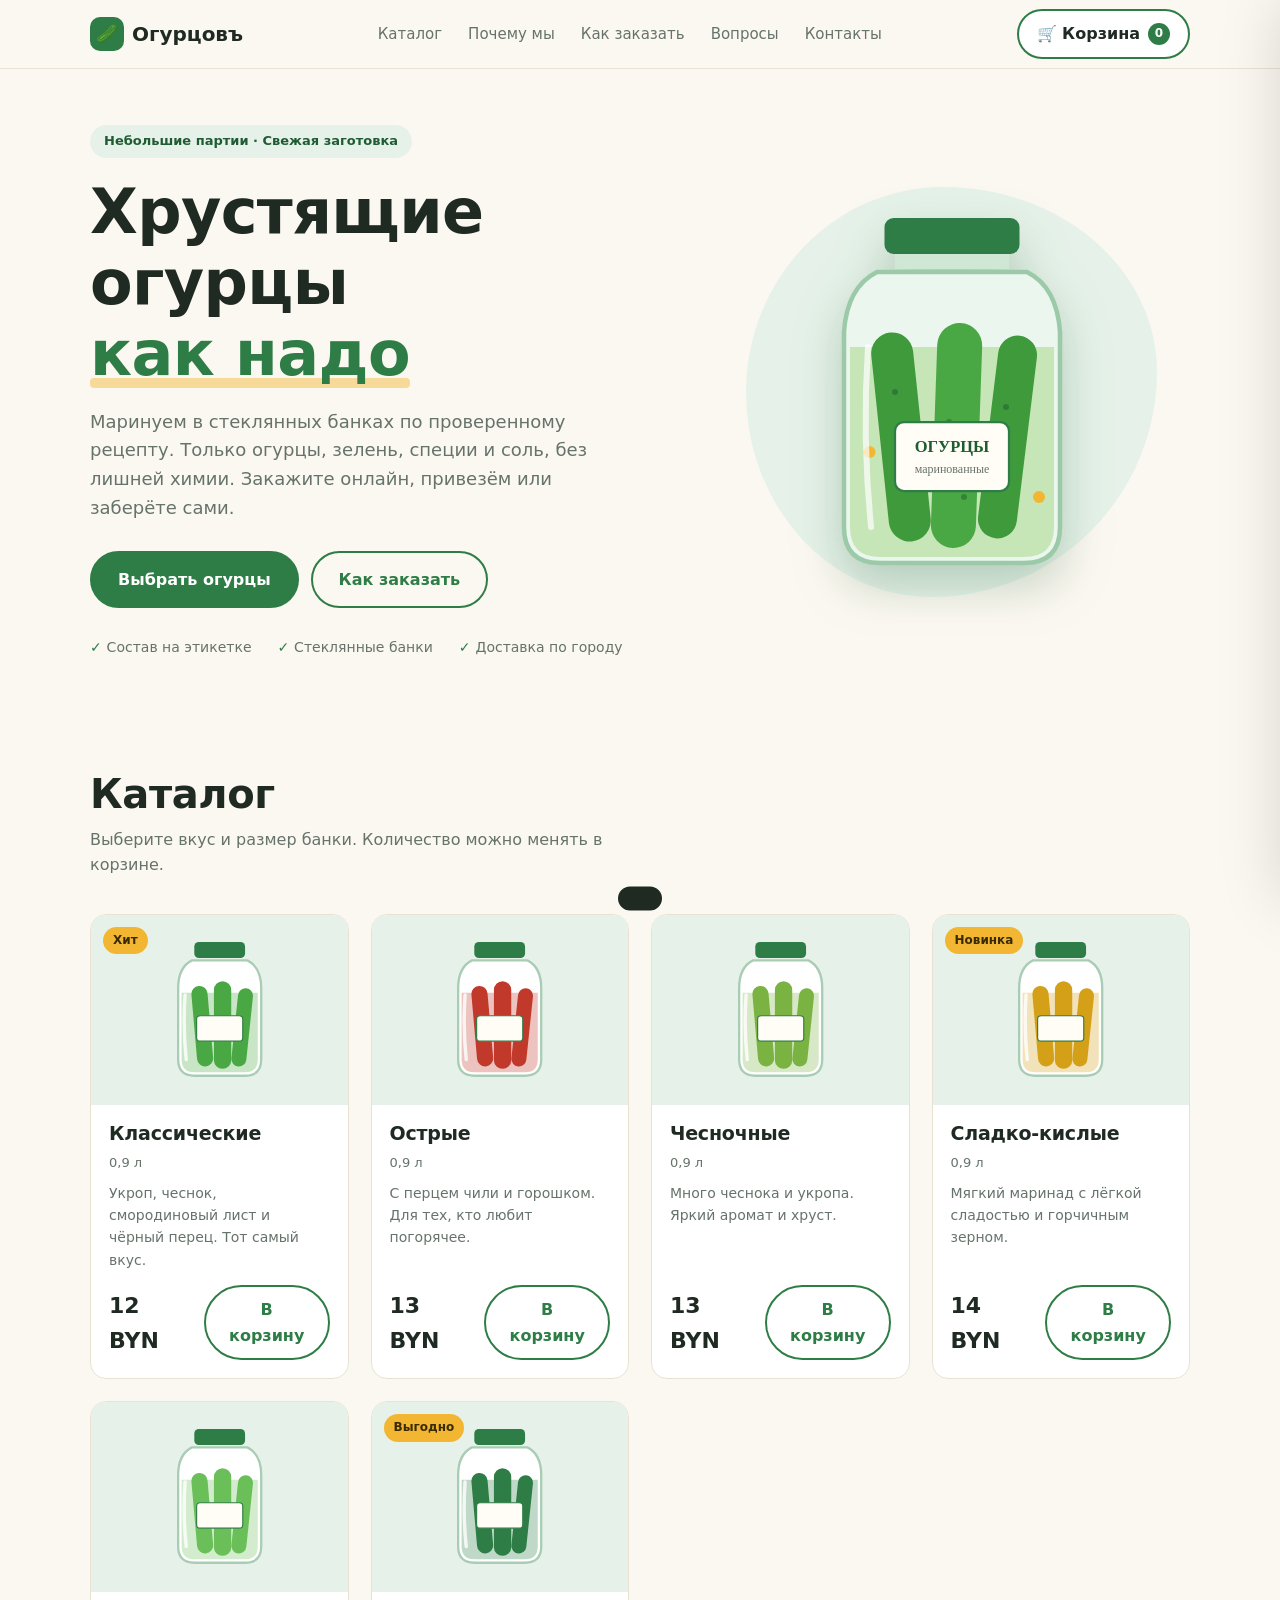
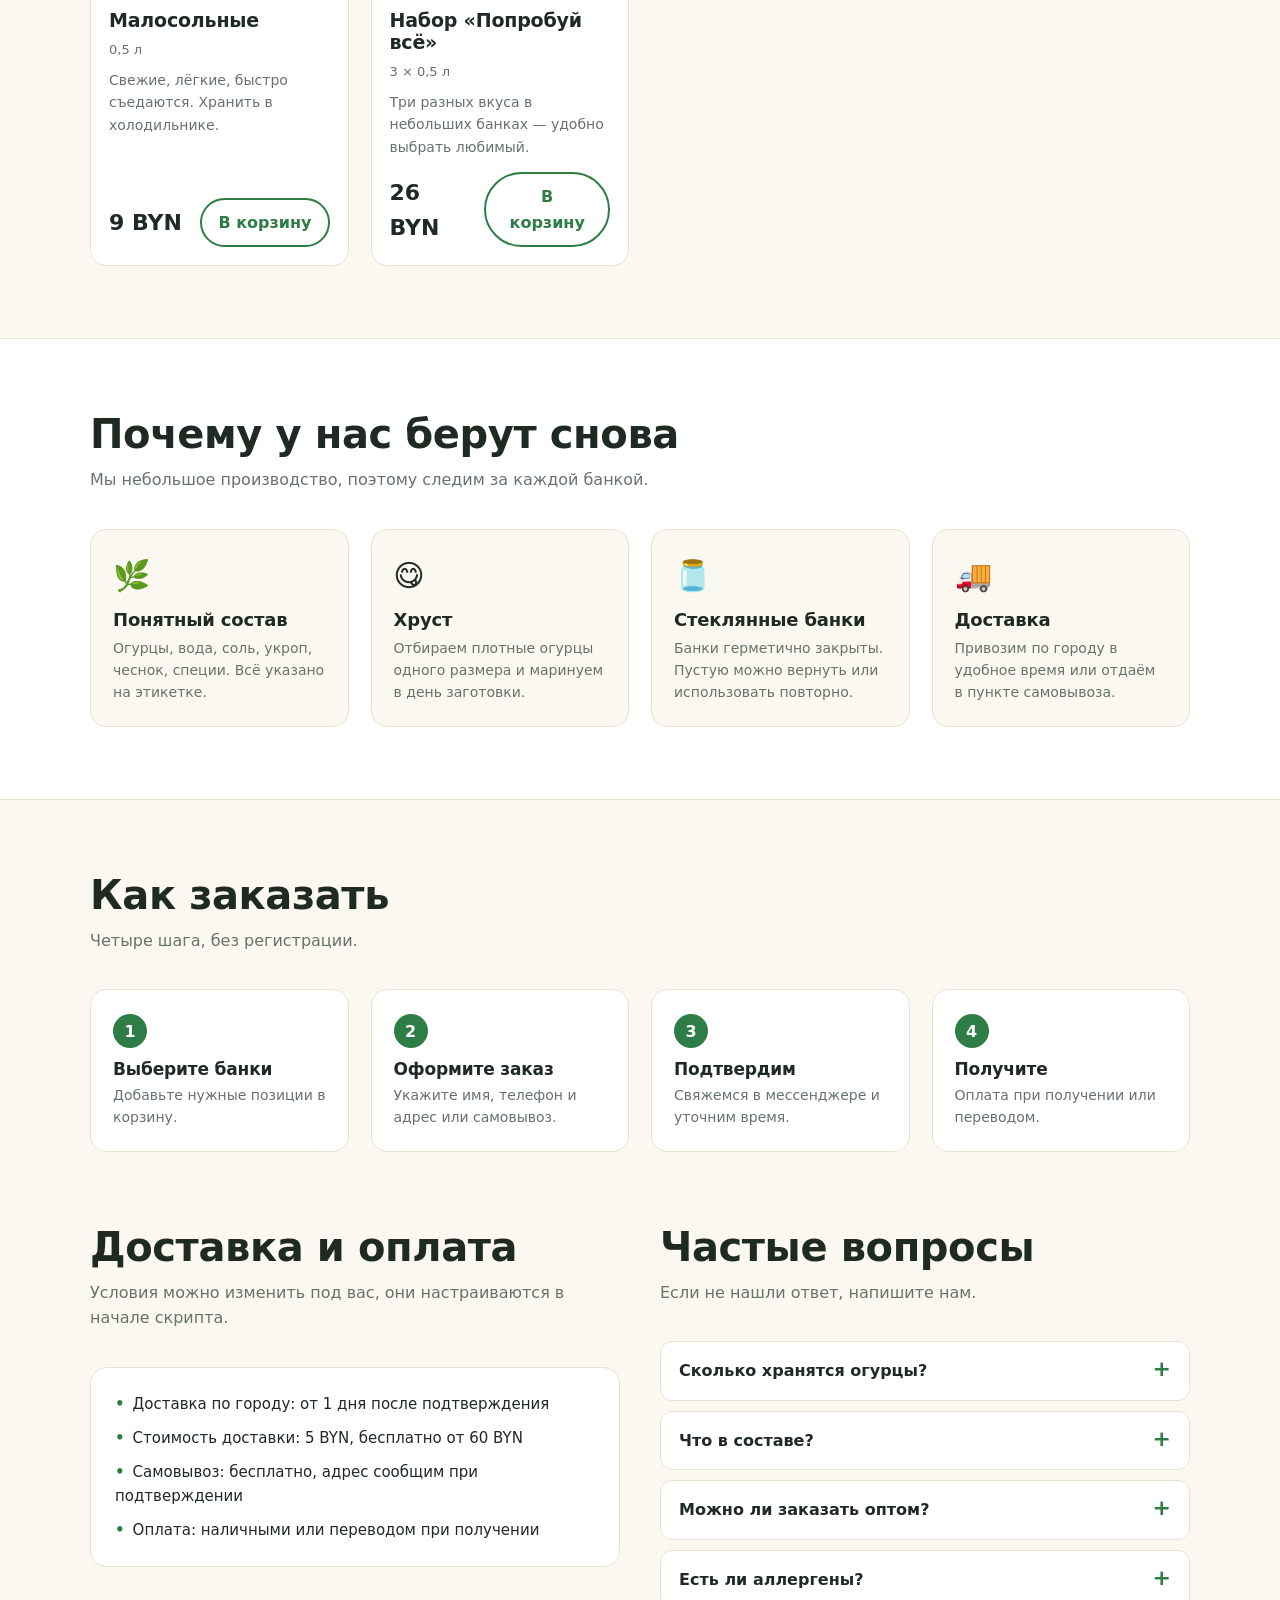
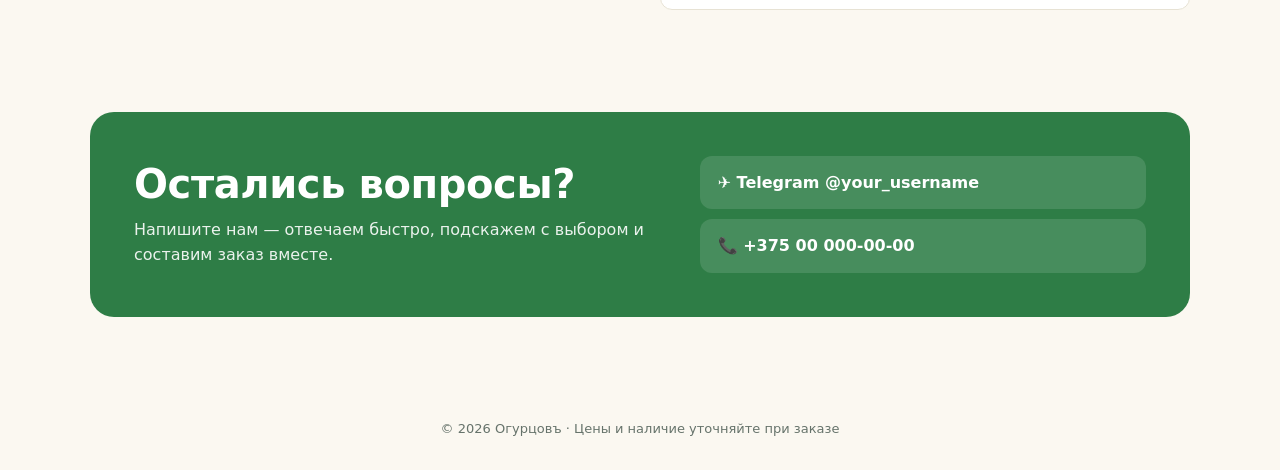
==== index.html @ aa7f8080 "Rename ogurci.html to index.html" ====
<!DOCTYPE html>
<html lang="ru">
<head>
<meta charset="UTF-8">
<meta name="viewport" content="width=device-width, initial-scale=1">
<title>Домашние маринованные огурцы — заказать с доставкой</title>
<meta name="description" content="Хрустящие маринованные огурцы в стеклянных банках. Небольшие партии, понятный состав, доставка по городу.">
<style>
:root{
  --bg:#fbf8f1;
  --card:#ffffff;
  --ink:#1f2a23;
  --muted:#66736b;
  --green:#2e7d46;
  --green-d:#1f5c31;
  --green-l:#e6f2e9;
  --dill:#f2b632;
  --line:#e7e2d4;
  --radius:16px;
  --shadow:0 8px 30px rgba(31,42,35,.08);
}
*{box-sizing:border-box;margin:0;padding:0}
html{scroll-behavior:smooth}
body{font-family:'Segoe UI',system-ui,-apple-system,Roboto,Arial,sans-serif;background:var(--bg);color:var(--ink);line-height:1.6;-webkit-font-smoothing:antialiased}
img,svg{max-width:100%;display:block}
a{color:inherit;text-decoration:none}
button,input,select,textarea{font:inherit;color:inherit}
.wrap{max-width:1140px;margin:0 auto;padding:0 20px}
h1,h2,h3{line-height:1.15;letter-spacing:-.01em}
h2{font-size:clamp(26px,4vw,40px);margin-bottom:10px}
.sub{color:var(--muted);max-width:560px;margin-bottom:36px}
section{padding:72px 0}

/* reveal */
.rv{opacity:0;transform:translateY(24px);transition:opacity .7s ease,transform .7s ease}
.rv.in{opacity:1;transform:none}

/* buttons */
.btn{display:inline-flex;align-items:center;justify-content:center;gap:8px;padding:14px 26px;border-radius:999px;border:2px solid var(--green);background:var(--green);color:#fff;font-weight:600;cursor:pointer;transition:transform .15s,background .2s,box-shadow .2s}
.btn:hover{background:var(--green-d);border-color:var(--green-d);transform:translateY(-2px);box-shadow:0 8px 20px rgba(46,125,70,.3)}
.btn:active{transform:none}
.btn.ghost{background:transparent;color:var(--green)}
.btn.ghost:hover{background:var(--green-l);box-shadow:none}
.btn.block{width:100%}

/* header */
header{position:sticky;top:0;z-index:50;background:rgba(251,248,241,.9);backdrop-filter:blur(10px);border-bottom:1px solid var(--line)}
.hd{display:flex;align-items:center;justify-content:space-between;height:68px;gap:16px}
.logo{font-weight:800;font-size:20px;display:flex;align-items:center;gap:8px}
.logo i{font-style:normal;display:grid;place-items:center;width:34px;height:34px;background:var(--green);border-radius:10px;font-size:18px}
nav ul{display:flex;gap:26px;list-style:none;font-size:15px}
nav a{color:var(--muted);transition:color .2s}
nav a:hover{color:var(--green)}
.cartbtn{position:relative;display:flex;align-items:center;gap:8px;padding:10px 18px;border-radius:999px;border:2px solid var(--green);background:#fff;font-weight:600;cursor:pointer;transition:.2s}
.cartbtn:hover{background:var(--green-l)}
.cartbtn b{min-width:22px;height:22px;display:grid;place-items:center;background:var(--green);color:#fff;border-radius:11px;font-size:12px;padding:0 6px}
.cartbtn.bump{animation:bump .4s}
@keyframes bump{40%{transform:scale(1.12)}}
@media(max-width:760px){nav{display:none}}

/* hero */
.hero{padding:56px 0 40px}
.hero-in{display:grid;grid-template-columns:1.1fr .9fr;gap:40px;align-items:center}
@media(max-width:860px){.hero-in{grid-template-columns:1fr}}
.pill{display:inline-block;background:var(--green-l);color:var(--green-d);padding:6px 14px;border-radius:999px;font-size:13px;font-weight:600;margin-bottom:18px}
h1{font-size:clamp(34px,5.6vw,62px);margin-bottom:18px}
h1 em{font-style:normal;color:var(--green);position:relative;white-space:nowrap}
h1 em::after{content:"";position:absolute;left:0;right:0;bottom:2px;height:10px;background:var(--dill);opacity:.45;z-index:-1;border-radius:4px;transform-origin:left;animation:ul 1s .5s both}
@keyframes ul{from{transform:scaleX(0)}}
.hero p.lead{font-size:18px;color:var(--muted);max-width:520px;margin-bottom:28px}
.cta{display:flex;gap:12px;flex-wrap:wrap;margin-bottom:28px}
.facts{display:flex;gap:26px;flex-wrap:wrap;font-size:14px;color:var(--muted)}
.facts span::before{content:"✓ ";color:var(--green);font-weight:700}
.hero-art{position:relative;display:grid;place-items:center;min-height:360px}
.blob{position:absolute;width:86%;aspect-ratio:1;background:var(--green-l);border-radius:48% 52% 55% 45%/50% 45% 55% 50%;animation:morph 12s ease-in-out infinite}
@keyframes morph{50%{border-radius:55% 45% 45% 55%/45% 55% 45% 55%;transform:rotate(8deg)}}
.hero-art svg{position:relative;width:min(300px,70%);animation:fl 6s ease-in-out infinite;filter:drop-shadow(0 20px 24px rgba(31,92,49,.25))}
@keyframes fl{50%{transform:translateY(-12px) rotate(1.5deg)}}
.bub{animation:rise 5s linear infinite;fill:#fff;opacity:0}
@keyframes rise{0%{transform:translateY(0);opacity:0}15%{opacity:.8}100%{transform:translateY(-120px);opacity:0}}

/* products */
.grid{display:grid;grid-template-columns:repeat(auto-fill,minmax(250px,1fr));gap:22px}
.card{background:var(--card);border:1px solid var(--line);border-radius:var(--radius);overflow:hidden;display:flex;flex-direction:column;transition:transform .25s,box-shadow .25s}
.card:hover{transform:translateY(-6px);box-shadow:var(--shadow)}
.pic{height:190px;display:grid;place-items:center;position:relative;background:var(--green-l)}
.pic svg{height:150px;transition:transform .35s}
.card:hover .pic svg{transform:scale(1.08) rotate(-3deg)}
.pic img{width:100%;height:100%;object-fit:cover}
.tagb{position:absolute;top:12px;left:12px;background:var(--dill);color:#3a2a00;font-size:12px;font-weight:700;padding:4px 10px;border-radius:999px}
.cb{padding:18px;display:flex;flex-direction:column;gap:8px;flex:1}
.cb h3{font-size:19px}
.cb p{font-size:14px;color:var(--muted);flex:1}
.meta{font-size:13px;color:var(--muted)}
.row{display:flex;align-items:center;justify-content:space-between;margin-top:6px;gap:10px}
.price{font-size:22px;font-weight:800}
.price small{font-size:13px;font-weight:500;color:var(--muted)}
.add{padding:10px 16px;border-radius:999px;border:2px solid var(--green);background:#fff;color:var(--green);font-weight:600;cursor:pointer;transition:.2s}
.add:hover{background:var(--green);color:#fff}
.add.ok{background:var(--green);color:#fff}

/* why */
.why{background:#fff;border-block:1px solid var(--line)}
.feat{display:grid;grid-template-columns:repeat(auto-fit,minmax(230px,1fr));gap:22px}
.f{padding:22px;border-radius:var(--radius);background:var(--bg);border:1px solid var(--line);transition:.25s}
.f:hover{transform:translateY(-4px);border-color:var(--green)}
.f .ic{font-size:30px;margin-bottom:10px}
.f h3{font-size:18px;margin-bottom:6px}
.f p{font-size:14px;color:var(--muted)}

/* steps */
.steps{display:grid;grid-template-columns:repeat(auto-fit,minmax(220px,1fr));gap:22px;counter-reset:s}
.st{position:relative;padding:24px 22px 22px;background:#fff;border:1px solid var(--line);border-radius:var(--radius)}
.st::before{counter-increment:s;content:counter(s);display:grid;place-items:center;width:34px;height:34px;border-radius:50%;background:var(--green);color:#fff;font-weight:700;margin-bottom:12px}
.st h3{font-size:17px;margin-bottom:4px}
.st p{font-size:14px;color:var(--muted)}

/* delivery / faq */
.two{display:grid;grid-template-columns:1fr 1fr;gap:40px}
@media(max-width:860px){.two{grid-template-columns:1fr}}
.box{background:#fff;border:1px solid var(--line);border-radius:var(--radius);padding:24px}
.box ul{list-style:none;display:grid;gap:10px;font-size:15px}
.box li::before{content:"•";color:var(--green);font-weight:900;margin-right:8px}
details{background:#fff;border:1px solid var(--line);border-radius:12px;margin-bottom:10px;overflow:hidden}
summary{cursor:pointer;padding:16px 18px;font-weight:600;list-style:none;display:flex;justify-content:space-between;gap:10px}
summary::-webkit-details-marker{display:none}
summary::after{content:"+";color:var(--green);font-size:22px;line-height:1;transition:transform .25s}
details[open] summary::after{transform:rotate(45deg)}
details p{padding:0 18px 16px;color:var(--muted);font-size:15px}

/* contacts */
.contact{background:var(--green);color:#fff;border-radius:24px;padding:44px;display:grid;grid-template-columns:1.2fr 1fr;gap:30px;align-items:center}
@media(max-width:860px){.contact{grid-template-columns:1fr;padding:28px}}
.contact h2{color:#fff}
.contact p{opacity:.9}
.clist{display:grid;gap:10px}
.clist a{display:flex;align-items:center;gap:12px;background:rgba(255,255,255,.12);padding:14px 18px;border-radius:12px;transition:.2s;font-weight:600}
.clist a:hover{background:rgba(255,255,255,.22);transform:translateX(4px)}
footer{padding:30px 0;color:var(--muted);font-size:13px;text-align:center}

/* drawer */
.shade{position:fixed;inset:0;background:rgba(20,30,24,.45);opacity:0;pointer-events:none;transition:.3s;z-index:90}
.shade.on{opacity:1;pointer-events:auto}
.drawer{position:fixed;top:0;right:0;bottom:0;width:min(440px,100vw);background:var(--bg);z-index:100;transform:translateX(105%);transition:transform .4s cubic-bezier(.3,.8,.3,1);display:flex;flex-direction:column;box-shadow:-20px 0 60px rgba(0,0,0,.15)}
.drawer.open{transform:none}
.dh{display:flex;justify-content:space-between;align-items:center;padding:20px 22px;border-bottom:1px solid var(--line);font-size:20px;font-weight:700}
.x{width:36px;height:36px;border-radius:50%;border:none;background:#fff;font-size:22px;cursor:pointer;transition:.2s}
.x:hover{background:var(--green-l);transform:rotate(90deg)}
.db{flex:1;overflow:auto;padding:18px 22px}
.it{display:grid;grid-template-columns:1fr auto;gap:6px 12px;padding:14px 0;border-bottom:1px solid var(--line);animation:in .3s}
@keyframes in{from{opacity:0;transform:translateX(20px)}}
.it b{font-size:15px}
.it small{color:var(--muted)}
.qty{display:flex;align-items:center;gap:10px;grid-column:1;}
.qty button{width:28px;height:28px;border-radius:50%;border:1px solid var(--line);background:#fff;cursor:pointer;font-size:16px}
.qty button:hover{border-color:var(--green);color:var(--green)}
.it .sum{grid-row:1;grid-column:2;font-weight:700;text-align:right}
.empty{text-align:center;color:var(--muted);padding:50px 0}
.df{padding:18px 22px;border-top:1px solid var(--line);background:#fff}
.tot{display:flex;justify-content:space-between;font-size:18px;font-weight:700;margin-bottom:6px}
.note{font-size:13px;color:var(--muted);margin-bottom:12px}
.free{height:6px;background:var(--line);border-radius:6px;overflow:hidden;margin:6px 0 4px}
.free i{display:block;height:100%;width:0;background:var(--green);transition:width .5s}

/* checkout */
.modal{position:fixed;inset:0;z-index:120;display:none;place-items:center;padding:16px;background:rgba(20,30,24,.55)}
.modal.on{display:grid}
.mbox{background:var(--bg);border-radius:20px;width:min(520px,100%);max-height:92vh;overflow:auto;padding:26px;animation:pop .3s}
@keyframes pop{from{opacity:0;transform:scale(.95) translateY(10px)}}
.mbox h3{font-size:22px;margin-bottom:4px}
.fld{display:grid;gap:5px;margin-top:14px;font-size:14px;font-weight:600}
.fld input,.fld textarea,.fld select{padding:12px 14px;border:1.5px solid var(--line);border-radius:10px;background:#fff;font-weight:400;outline:none;transition:.2s}
.fld input:focus,.fld textarea:focus,.fld select:focus{border-color:var(--green);box-shadow:0 0 0 3px rgba(46,125,70,.15)}
.sumbox{background:#fff;border:1px dashed var(--line);border-radius:10px;padding:12px 14px;font-size:14px;margin-top:16px;white-space:pre-line}
.acts{display:grid;gap:10px;margin-top:16px}
.toast{position:fixed;left:50%;bottom:28px;transform:translate(-50%,160%);background:var(--ink);color:#fff;padding:12px 22px;border-radius:999px;font-size:14px;z-index:200;transition:transform .4s cubic-bezier(.3,1.4,.4,1)}
.toast.show{transform:translate(-50%,0)}

/* mobile sticky */
.fab{display:none}
@media(max-width:760px){
  section{padding:52px 0}
  .contact{padding:26px}
}
@media (prefers-reduced-motion:reduce){*{animation:none!important;transition:none!important}.rv{opacity:1;transform:none}}
</style>
</head>
<body>

<header>
  <div class="wrap hd">
    <a href="#top" class="logo"><i>🥒</i><span id="brand">Огурцовъ</span></a>
    <nav><ul>
      <li><a href="#catalog">Каталог</a></li>
      <li><a href="#why">Почему мы</a></li>
      <li><a href="#how">Как заказать</a></li>
      <li><a href="#faq">Вопросы</a></li>
      <li><a href="#contacts">Контакты</a></li>
    </ul></nav>
    <button class="cartbtn" id="openCart" aria-label="Открыть корзину">🛒 Корзина <b id="cnt">0</b></button>
  </div>
</header>

<main id="top">
<!-- HERO -->
<section class="hero">
  <div class="wrap hero-in">
    <div class="rv">
      <span class="pill">Небольшие партии · Свежая заготовка</span>
      <h1>Хрустящие огурцы <em>как надо</em></h1>
      <p class="lead">Маринуем в стеклянных банках по проверенному рецепту. Только огурцы, зелень, специи и соль, без лишней химии. Закажите онлайн, привезём или заберёте сами.</p>
      <div class="cta">
        <a href="#catalog" class="btn">Выбрать огурцы</a>
        <a href="#how" class="btn ghost">Как заказать</a>
      </div>
      <div class="facts">
        <span>Состав на этикетке</span>
        <span>Стеклянные банки</span>
        <span>Доставка по городу</span>
      </div>
    </div>
    <div class="hero-art rv">
      <div class="blob"></div>
      <svg viewBox="0 0 200 260" aria-hidden="true">
        <rect x="55" y="14" width="90" height="24" rx="6" fill="#2e7d46"/>
        <rect x="62" y="38" width="76" height="10" fill="#cfe8d6"/>
        <path d="M50 50 Q30 60 28 90 L28 220 Q28 244 52 244 L148 244 Q172 244 172 220 L172 90 Q170 60 150 50Z" fill="#eaf6ee" stroke="#9ccaa9" stroke-width="3"/>
        <path d="M32 100 H168 V220 Q168 240 148 240 H52 Q32 240 32 220Z" fill="#a9d98b" opacity=".55"/>
        <rect x="52" y="90" width="28" height="140" rx="14" fill="#3f9a3c" transform="rotate(-6 66 160)"/>
        <rect x="88" y="84" width="30" height="150" rx="15" fill="#4aa844" transform="rotate(2 103 160)"/>
        <rect x="124" y="92" width="26" height="136" rx="13" fill="#3f9a3c" transform="rotate(7 137 160)"/>
        <g fill="#1f5c31" opacity=".5"><circle cx="62" cy="130" r="2"/><circle cx="98" cy="150" r="2"/><circle cx="108" cy="200" r="2"/><circle cx="136" cy="140" r="2"/><circle cx="68" cy="190" r="2"/></g>
        <circle cx="45" cy="170" r="4" fill="#f2b632"/><circle cx="158" cy="200" r="4" fill="#f2b632"/>
        <rect x="62" y="150" width="76" height="46" rx="6" fill="#fffdf6" stroke="#2e7d46" stroke-width="1.5"/>
        <text x="100" y="170" text-anchor="middle" font-family="Georgia,serif" font-weight="700" font-size="11" fill="#1f5c31">ОГУРЦЫ</text>
        <text x="100" y="184" text-anchor="middle" font-family="Georgia,serif" font-size="8" fill="#66736b">маринованные</text>
        <circle class="bub" cx="50" cy="225" r="3" style="animation-delay:0s"/>
        <circle class="bub" cx="150" cy="230" r="2.5" style="animation-delay:1.5s"/>
        <circle class="bub" cx="100" cy="236" r="3.5" style="animation-delay:3s"/>
        <path d="M44 100 Q40 160 46 220" stroke="#fff" stroke-width="4" stroke-linecap="round" fill="none" opacity=".7"/>
      </svg>
    </div>
  </div>
</section>

<!-- CATALOG -->
<section id="catalog">
  <div class="wrap">
    <h2 class="rv">Каталог</h2>
    <p class="sub rv">Выберите вкус и размер банки. Количество можно менять в корзине.</p>
    <div class="grid" id="grid"></div>
  </div>
</section>

<!-- WHY -->
<section id="why" class="why">
  <div class="wrap">
    <h2 class="rv">Почему у нас берут снова</h2>
    <p class="sub rv">Мы небольшое производство, поэтому следим за каждой банкой.</p>
    <div class="feat">
      <div class="f rv"><div class="ic">🌿</div><h3>Понятный состав</h3><p>Огурцы, вода, соль, укроп, чеснок, специи. Всё указано на этикетке.</p></div>
      <div class="f rv"><div class="ic">😋</div><h3>Хруст</h3><p>Отбираем плотные огурцы одного размера и маринуем в день заготовки.</p></div>
      <div class="f rv"><div class="ic">🫙</div><h3>Стеклянные банки</h3><p>Банки герметично закрыты. Пустую можно вернуть или использовать повторно.</p></div>
      <div class="f rv"><div class="ic">🚚</div><h3>Доставка</h3><p>Привозим по городу в удобное время или отдаём в пункте самовывоза.</p></div>
    </div>
  </div>
</section>

<!-- HOW -->
<section id="how">
  <div class="wrap">
    <h2 class="rv">Как заказать</h2>
    <p class="sub rv">Четыре шага, без регистрации.</p>
    <div class="steps">
      <div class="st rv"><h3>Выберите банки</h3><p>Добавьте нужные позиции в корзину.</p></div>
      <div class="st rv"><h3>Оформите заказ</h3><p>Укажите имя, телефон и адрес или самовывоз.</p></div>
      <div class="st rv"><h3>Подтвердим</h3><p>Свяжемся в мессенджере и уточним время.</p></div>
      <div class="st rv"><h3>Получите</h3><p>Оплата при получении или переводом.</p></div>
    </div>
  </div>
</section>

<!-- DELIVERY + FAQ -->
<section style="padding-top:0">
  <div class="wrap two">
    <div class="rv">
      <h2>Доставка и оплата</h2>
      <p class="sub">Условия можно изменить под вас, они настраиваются в начале скрипта.</p>
      <div class="box"><ul id="delList"></ul></div>
    </div>
    <div class="rv" id="faq">
      <h2>Частые вопросы</h2>
      <p class="sub">Если не нашли ответ, напишите нам.</p>
      <details><summary>Сколько хранятся огурцы?</summary><p>Закрытую банку храните в прохладном тёмном месте. Срок указан на этикетке. После вскрытия держите в холодильнике и съедайте в течение нескольких недель.</p></details>
      <details><summary>Что в составе?</summary><p>Огурцы, вода, соль, сахар, укроп, чеснок, лавровый лист, чёрный перец, уксус или лимонная кислота. Точный состав каждой позиции указан на этикетке.</p></details>
      <details><summary>Можно ли заказать оптом?</summary><p>Да, для кафе, магазинов и мероприятий есть оптовые условия. Напишите нам, обсудим объём и цену.</p></details>
      <details><summary>Есть ли аллергены?</summary><p>В составе нет орехов и глютена, но на кухне могут использоваться горчица и сельдерей. Если есть аллергия, уточните у нас перед заказом.</p></details>
    </div>
  </div>
</section>

<!-- CONTACTS -->
<section id="contacts" style="padding-top:20px">
  <div class="wrap">
    <div class="contact rv">
      <div>
        <h2>Остались вопросы?</h2>
        <p>Напишите нам — отвечаем быстро, подскажем с выбором и составим заказ вместе.</p>
      </div>
      <div class="clist" id="clist"></div>
    </div>
  </div>
</section>
</main>

<footer><div class="wrap">© <span id="yr"></span> <span id="brand2"></span> · Цены и наличие уточняйте при заказе</div></footer>

<!-- CART -->
<div class="shade" id="shade"></div>
<aside class="drawer" id="drawer" aria-label="Корзина">
  <div class="dh"><span>Корзина</span><button class="x" id="closeCart" aria-label="Закрыть">×</button></div>
  <div class="db" id="items"></div>
  <div class="df">
    <div class="free"><i id="freeBar"></i></div>
    <div class="note" id="freeTxt"></div>
    <div class="tot"><span>Итого</span><span id="total">0</span></div>
    <button class="btn block" id="toCheckout">Оформить заказ</button>
  </div>
</aside>

<!-- CHECKOUT -->
<div class="modal" id="modal">
  <div class="mbox">
    <div style="display:flex;justify-content:space-between;align-items:start;gap:10px">
      <div><h3>Оформление заказа</h3><div class="note">Заказ уйдёт нам в мессенджер, дальше мы подтвердим детали.</div></div>
      <button class="x" id="closeModal" aria-label="Закрыть">×</button>
    </div>
    <form id="form" novalidate>
      <label class="fld">Имя<input id="fName" required autocomplete="name" placeholder="Как к вам обращаться"></label>
      <label class="fld">Телефон<input id="fPhone" required type="tel" autocomplete="tel" placeholder="+___ __ ___-__-__"></label>
      <label class="fld">Получение
        <select id="fType"><option value="delivery">Доставка</option><option value="pickup">Самовывоз</option></select>
      </label>
      <label class="fld" id="addrWrap">Адрес доставки<input id="fAddr" autocomplete="street-address" placeholder="Улица, дом, квартира"></label>
      <label class="fld">Комментарий<textarea id="fComment" rows="2" placeholder="Удобное время, пожелания"></textarea></label>
      <div class="sumbox" id="summary"></div>
      <div class="acts">
        <button class="btn block" type="submit" id="sendTg">Отправить в Telegram</button>
        <button class="btn ghost block" type="button" id="copyOrder">Скопировать текст заказа</button>
      </div>
    </form>
  </div>
</div>
<div class="toast" id="toast"></div>

<script>
/* =====================================================
   НАСТРОЙКИ — замените на свои данные
   ===================================================== */
const CONFIG = {
  brand: "Огурцовъ",                 // название магазина
  currency: "BYN",                   // валюта: BYN, RUB, USD...
  telegram: "your_username",         // ник в Telegram без @
  phone: "+375 00 000-00-00",        // телефон
  instagram: "",                     // ник в Instagram, можно оставить пустым
  freeDeliveryFrom: 60,              // бесплатная доставка от суммы (0 — отключить)
  delivery: [
    "Доставка по городу: от 1 дня после подтверждения",
    "Стоимость доставки: 5 BYN, бесплатно от 60 BYN",
    "Самовывоз: бесплатно, адрес сообщим при подтверждении",
    "Оплата: наличными или переводом при получении"
  ]
};

/* =====================================================
   ТОВАРЫ — меняйте названия, цены и описания.
   Чтобы показать фото вместо иллюстрации — добавьте
   поле img: "photo1.jpg" (файл положите рядом с сайтом).
   ===================================================== */
const PRODUCTS = [
  {id:1, name:"Классические", vol:"0,9 л", price:12, tag:"Хит", color:"#4aa844",
   desc:"Укроп, чеснок, смородиновый лист и чёрный перец. Тот самый вкус."},
  {id:2, name:"Острые", vol:"0,9 л", price:13, color:"#c0392b",
   desc:"С перцем чили и горошком. Для тех, кто любит погорячее."},
  {id:3, name:"Чесночные", vol:"0,9 л", price:13, color:"#7bb342",
   desc:"Много чеснока и укропа. Яркий аромат и хруст."},
  {id:4, name:"Сладко-кислые", vol:"0,9 л", price:14, tag:"Новинка", color:"#d4a017",
   desc:"Мягкий маринад с лёгкой сладостью и горчичным зерном."},
  {id:5, name:"Малосольные", vol:"0,5 л", price:9, color:"#6bbf59",
   desc:"Свежие, лёгкие, быстро съедаются. Хранить в холодильнике."},
  {id:6, name:"Набор «Попробуй всё»", vol:"3 × 0,5 л", price:26, tag:"Выгодно", color:"#2e7d46",
   desc:"Три разных вкуса в небольших банках — удобно выбрать любимый."}
];

/* ====================== ЛОГИКА ====================== */
const $=s=>document.querySelector(s);
const money=n=>n.toLocaleString('ru-RU',{maximumFractionDigits:2})+' '+CONFIG.currency;

// бренд, контакты, доставка
$('#brand').textContent=CONFIG.brand;$('#brand2').textContent=CONFIG.brand;
document.title=CONFIG.brand+' — маринованные огурцы с доставкой';
$('#yr').textContent=new Date().getFullYear();
$('#delList').innerHTML=CONFIG.delivery.map(x=>`<li>${x}</li>`).join('');
$('#clist').innerHTML=
  `<a href="https://t.me/${CONFIG.telegram}" target="_blank" rel="noopener">✈️ Telegram @${CONFIG.telegram}</a>`+
  `<a href="tel:${CONFIG.phone.replace(/[^+\d]/g,'')}">📞 ${CONFIG.phone}</a>`+
  (CONFIG.instagram?`<a href="https://instagram.com/${CONFIG.instagram}" target="_blank" rel="noopener">📷 Instagram @${CONFIG.instagram}</a>`:'');

// карточки
function jar(c){return `<svg viewBox="0 0 100 130" aria-hidden="true"><rect x="28" y="6" width="44" height="14" rx="4" fill="#2e7d46"/><path d="M26 22 Q14 28 14 46 L14 108 Q14 122 28 122 L72 122 Q86 122 86 108 L86 46 Q86 28 74 22Z" fill="#fff" stroke="#a9cdb4" stroke-width="2"/><path d="M17 50 H83 V108 Q83 119 72 119 H28 Q17 119 17 108Z" fill="${c}" opacity=".3"/><rect x="28" y="44" width="14" height="70" rx="7" fill="${c}" transform="rotate(-5 35 80)"/><rect x="45" y="40" width="15" height="76" rx="7.5" fill="${c}"/><rect x="63" y="46" width="13" height="68" rx="6.5" fill="${c}" transform="rotate(6 69 80)"/><rect x="30" y="70" width="40" height="22" rx="3" fill="#fffdf6" stroke="#2e7d46"/><path d="M20 52 Q18 80 21 108" stroke="#fff" stroke-width="3" stroke-linecap="round" fill="none" opacity=".8"/></svg>`}
$('#grid').innerHTML=PRODUCTS.map(p=>`
<article class="card rv">
  <div class="pic">${p.tag?`<span class="tagb">${p.tag}</span>`:''}${p.img?`<img src="${p.img}" alt="${p.name}" loading="lazy">`:jar(p.color)}</div>
  <div class="cb">
    <h3>${p.name}</h3>
    <div class="meta">${p.vol}</div>
    <p>${p.desc}</p>
    <div class="row"><div class="price">${money(p.price)}</div><button class="add" data-id="${p.id}">В корзину</button></div>
  </div>
</article>`).join('');

// корзина (сохраняется в браузере)
let cart={};
try{cart=JSON.parse(localStorage.getItem('cart')||'{}')}catch(e){}
const save=()=>{try{localStorage.setItem('cart',JSON.stringify(cart))}catch(e){}};
const lines=()=>Object.keys(cart).map(id=>({p:PRODUCTS.find(x=>x.id==id),q:cart[id]})).filter(l=>l.p);
const total=()=>lines().reduce((s,l)=>s+l.p.price*l.q,0);

function toast(m){const t=$('#toast');t.textContent=m;t.classList.add('show');clearTimeout(t._t);t._t=setTimeout(()=>t.classList.remove('show'),2200)}

function render(){
  const ls=lines(),n=ls.reduce((s,l)=>s+l.q,0),t=total();
  $('#cnt').textContent=n;$('#total').textContent=money(t);
  $('#items').innerHTML=ls.length?ls.map(l=>`
    <div class="it"><div><b>${l.p.name}</b><br><small>${l.p.vol} · ${money(l.p.price)}</small></div>
      <div class="sum">${money(l.p.price*l.q)}</div>
      <div class="qty"><button data-m="${l.p.id}" aria-label="Меньше">−</button><span>${l.q}</span><button data-p="${l.p.id}" aria-label="Больше">+</button></div>
    </div>`).join(''):'<div class="empty">Корзина пока пуста 🥒<br>Добавьте что-нибудь из каталога</div>';
  const f=CONFIG.freeDeliveryFrom;
  if(f>0){
    $('#freeBar').style.width=Math.min(100,t/f*100)+'%';
    $('#freeTxt').textContent=t>=f?'Бесплатная доставка включена 🎉':`До бесплатной доставки осталось ${money(f-t)}`;
  }else{$('#freeBar').parentElement.style.display='none';$('#freeTxt').style.display='none'}
  $('#toCheckout').disabled=!ls.length;$('#toCheckout').style.opacity=ls.length?1:.5;
}
$('#grid').addEventListener('click',e=>{
  const b=e.target.closest('.add');if(!b)return;
  cart[b.dataset.id]=(cart[b.dataset.id]||0)+1;save();render();
  const c=$('#openCart');c.classList.remove('bump');void c.offsetWidth;c.classList.add('bump');
  b.classList.add('ok');b.textContent='Добавлено ✓';setTimeout(()=>{b.classList.remove('ok');b.textContent='В корзину'},1200);
});
$('#items').addEventListener('click',e=>{
  const m=e.target.dataset.m,p=e.target.dataset.p;
  if(p)cart[p]++;
  if(m){cart[m]--;if(cart[m]<=0)delete cart[m]}
  save();render();
});
const drawer=v=>{$('#drawer').classList.toggle('open',v);$('#shade').classList.toggle('on',v)};
$('#openCart').onclick=()=>drawer(true);$('#closeCart').onclick=()=>drawer(false);$('#shade').onclick=()=>drawer(false);

// оформление
function orderText(){
  const ls=lines(),t=total();
  const type=$('#fType').value==='delivery';
  let s=`Новый заказ — ${CONFIG.brand}\n\n`;
  s+=ls.map(l=>`• ${l.p.name} (${l.p.vol}) × ${l.q} = ${money(l.p.price*l.q)}`).join('\n');
  s+=`\n\nИтого: ${money(t)}`;
  s+=`\nПолучение: ${type?'доставка':'самовывоз'}`;
  if(type&&$('#fAddr').value.trim())s+=`\nАдрес: ${$('#fAddr').value.trim()}`;
  s+=`\nИмя: ${$('#fName').value.trim()}\nТелефон: ${$('#fPhone').value.trim()}`;
  if($('#fComment').value.trim())s+=`\nКомментарий: ${$('#fComment').value.trim()}`;
  return s;
}
function refreshSummary(){
  $('#summary').textContent=lines().map(l=>`${l.p.name} × ${l.q} — ${money(l.p.price*l.q)}`).join('\n')+`\n\nИтого: ${money(total())}`;
  $('#addrWrap').style.display=$('#fType').value==='delivery'?'grid':'none';
}
$('#toCheckout').onclick=()=>{drawer(false);refreshSummary();$('#modal').classList.add('on')};
$('#closeModal').onclick=()=>$('#modal').classList.remove('on');
$('#modal').addEventListener('click',e=>{if(e.target.id==='modal')$('#modal').classList.remove('on')});
$('#fType').onchange=refreshSummary;

function valid(){
  let ok=true;
  const need=[['#fName',v=>v.length>1],['#fPhone',v=>v.replace(/\D/g,'').length>=7]];
  if($('#fType').value==='delivery')need.push(['#fAddr',v=>v.length>4]);
  ['#fName','#fPhone','#fAddr'].forEach(s=>$(s).style.borderColor='');
  need.forEach(([s,f])=>{if(!f($(s).value.trim())){$(s).style.borderColor='#c0392b';ok=false}});
  if(!ok)toast('Проверьте выделенные поля');
  return ok;
}
function done(){
  cart={};save();render();$('#modal').classList.remove('on');
  toast('Спасибо! Мы скоро с вами свяжемся 🥒');
}
$('#form').addEventListener('submit',e=>{
  e.preventDefault();if(!valid())return;
  window.open(`https://t.me/${CONFIG.telegram}?text=${encodeURIComponent(orderText())}`,'_blank');
  done();
});
$('#copyOrder').onclick=async()=>{
  if(!valid())return;
  try{await navigator.clipboard.writeText(orderText());toast('Текст заказа скопирован — отправьте его нам')}
  catch(e){prompt('Скопируйте текст заказа:',orderText())}
};

// появление при прокрутке
const io=new IntersectionObserver(es=>es.forEach(e=>{if(e.isIntersecting){e.target.classList.add('in');io.unobserve(e.target)}}),{threshold:.12});
document.querySelectorAll('.rv').forEach((el,i)=>{el.style.transitionDelay=(i%4)*70+'ms';io.observe(el)});
addEventListener('keydown',e=>{if(e.key==='Escape'){drawer(false);$('#modal').classList.remove('on')}});
render();
</script>
</body>
</html>
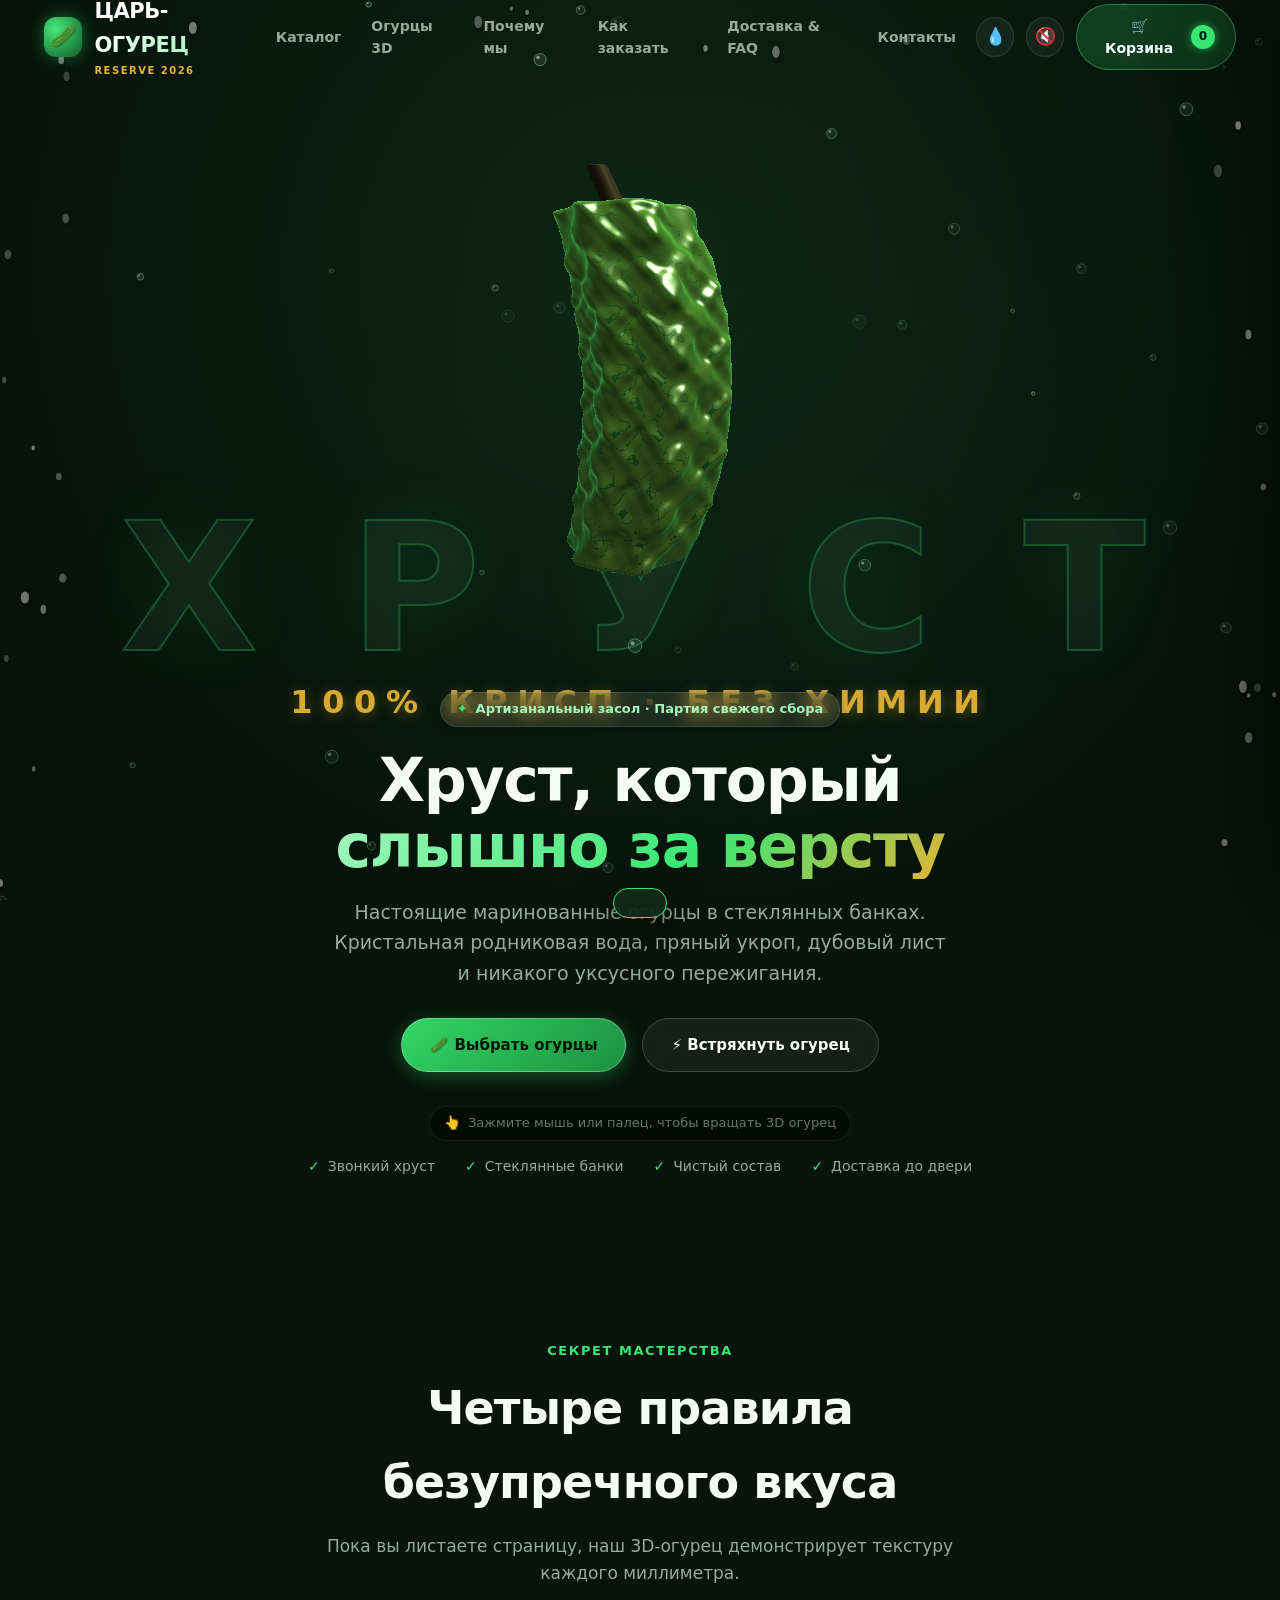
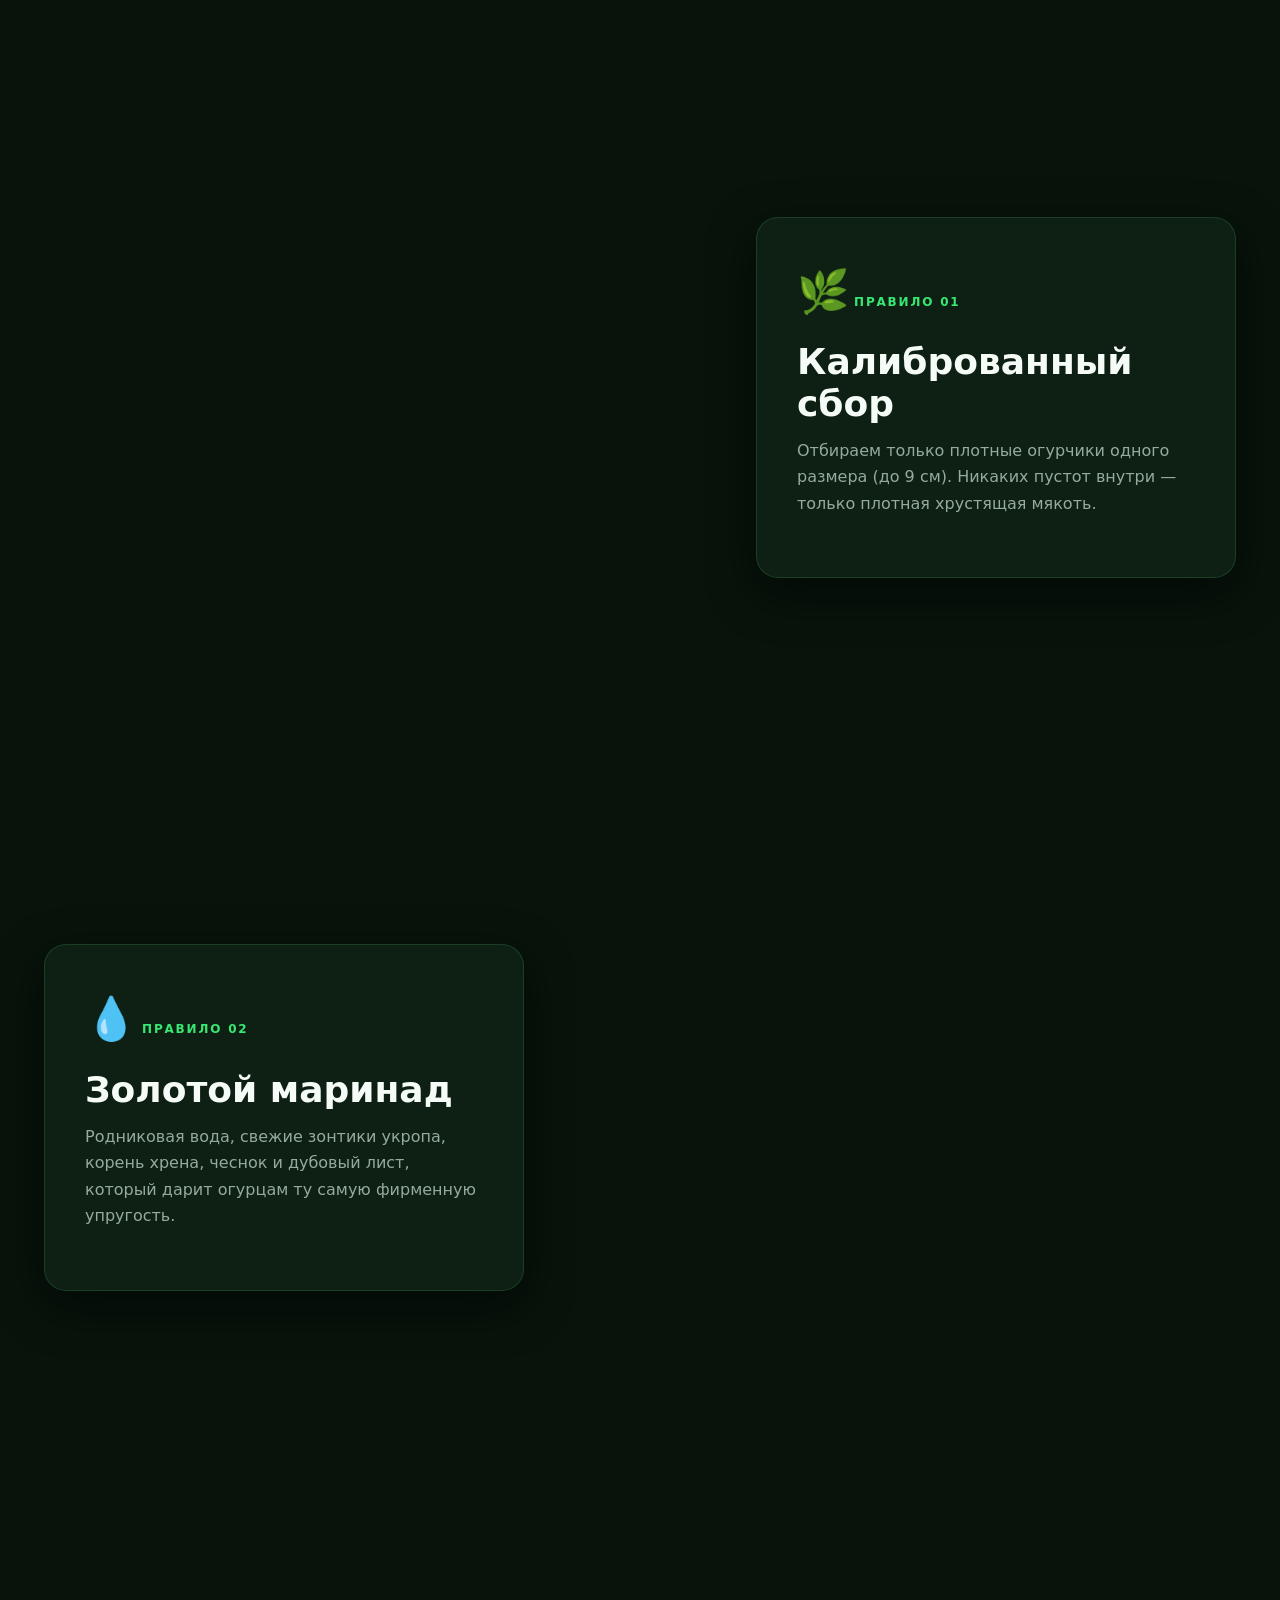
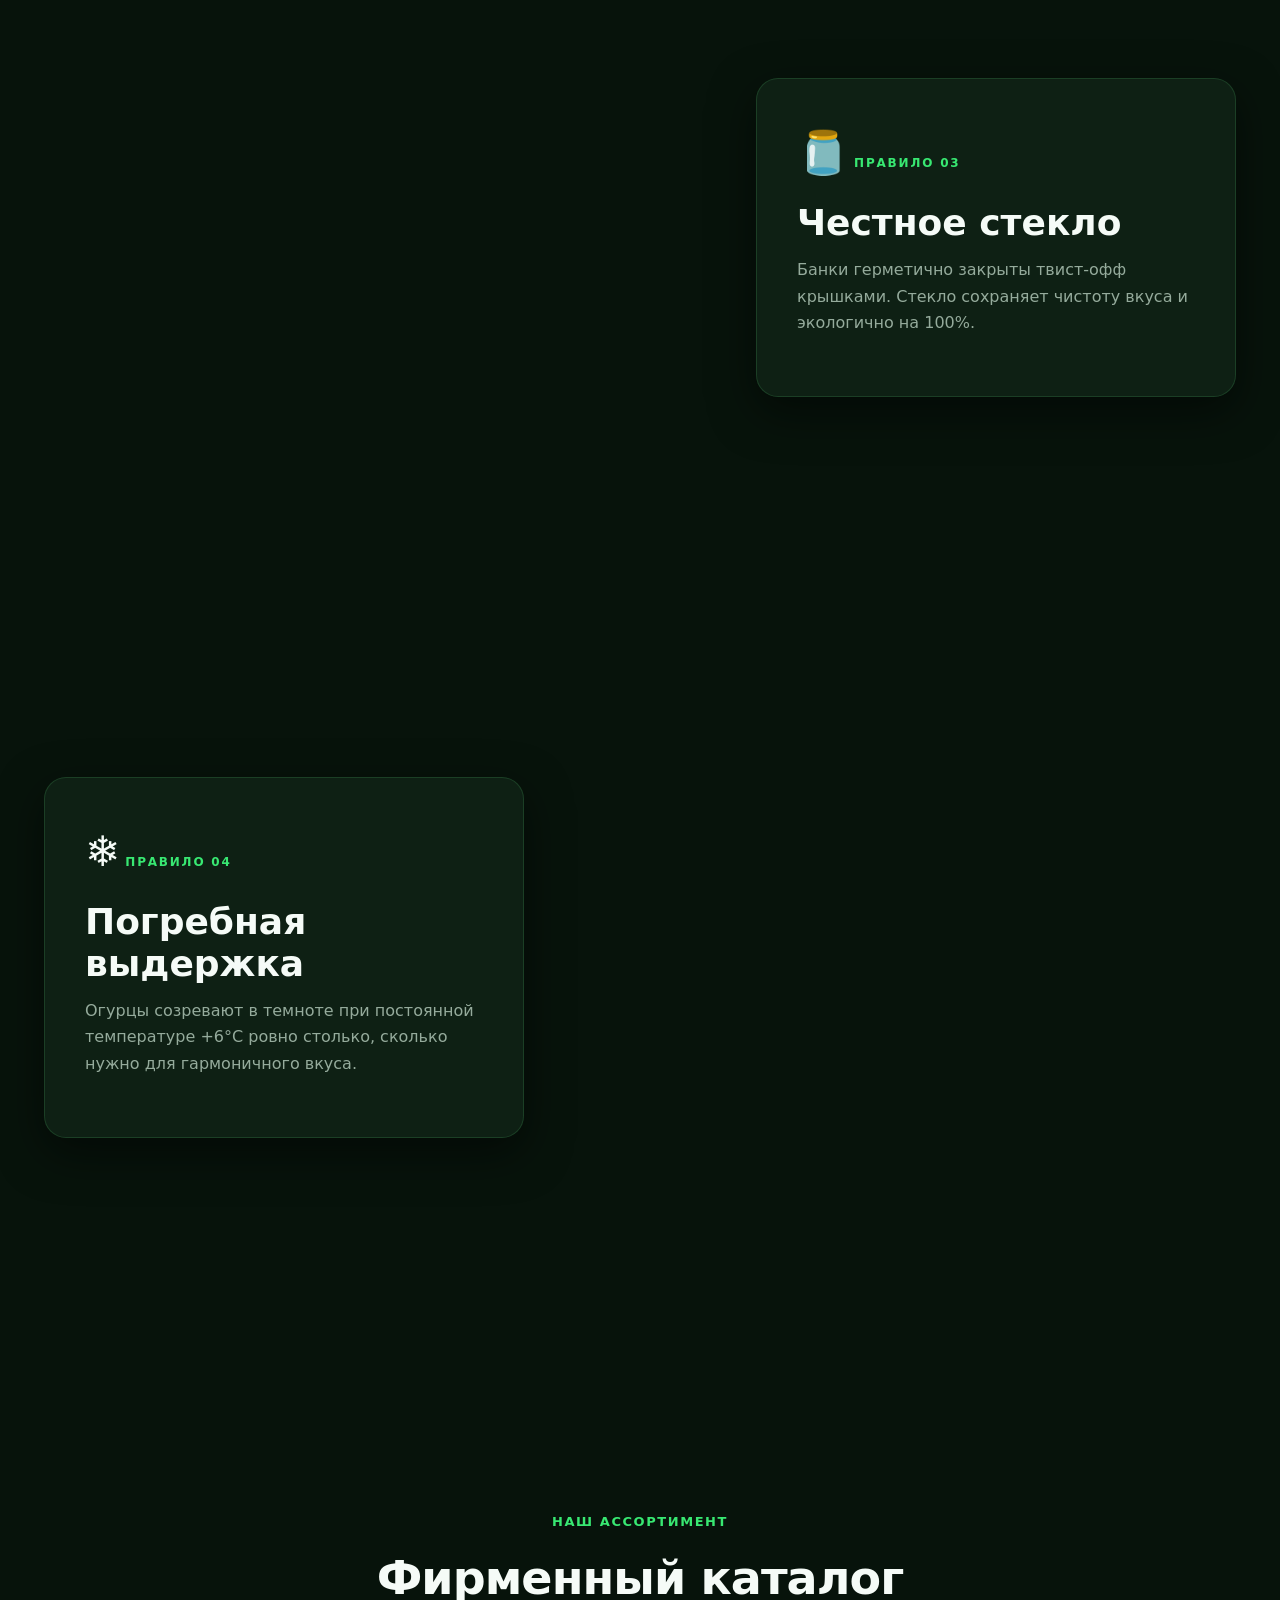
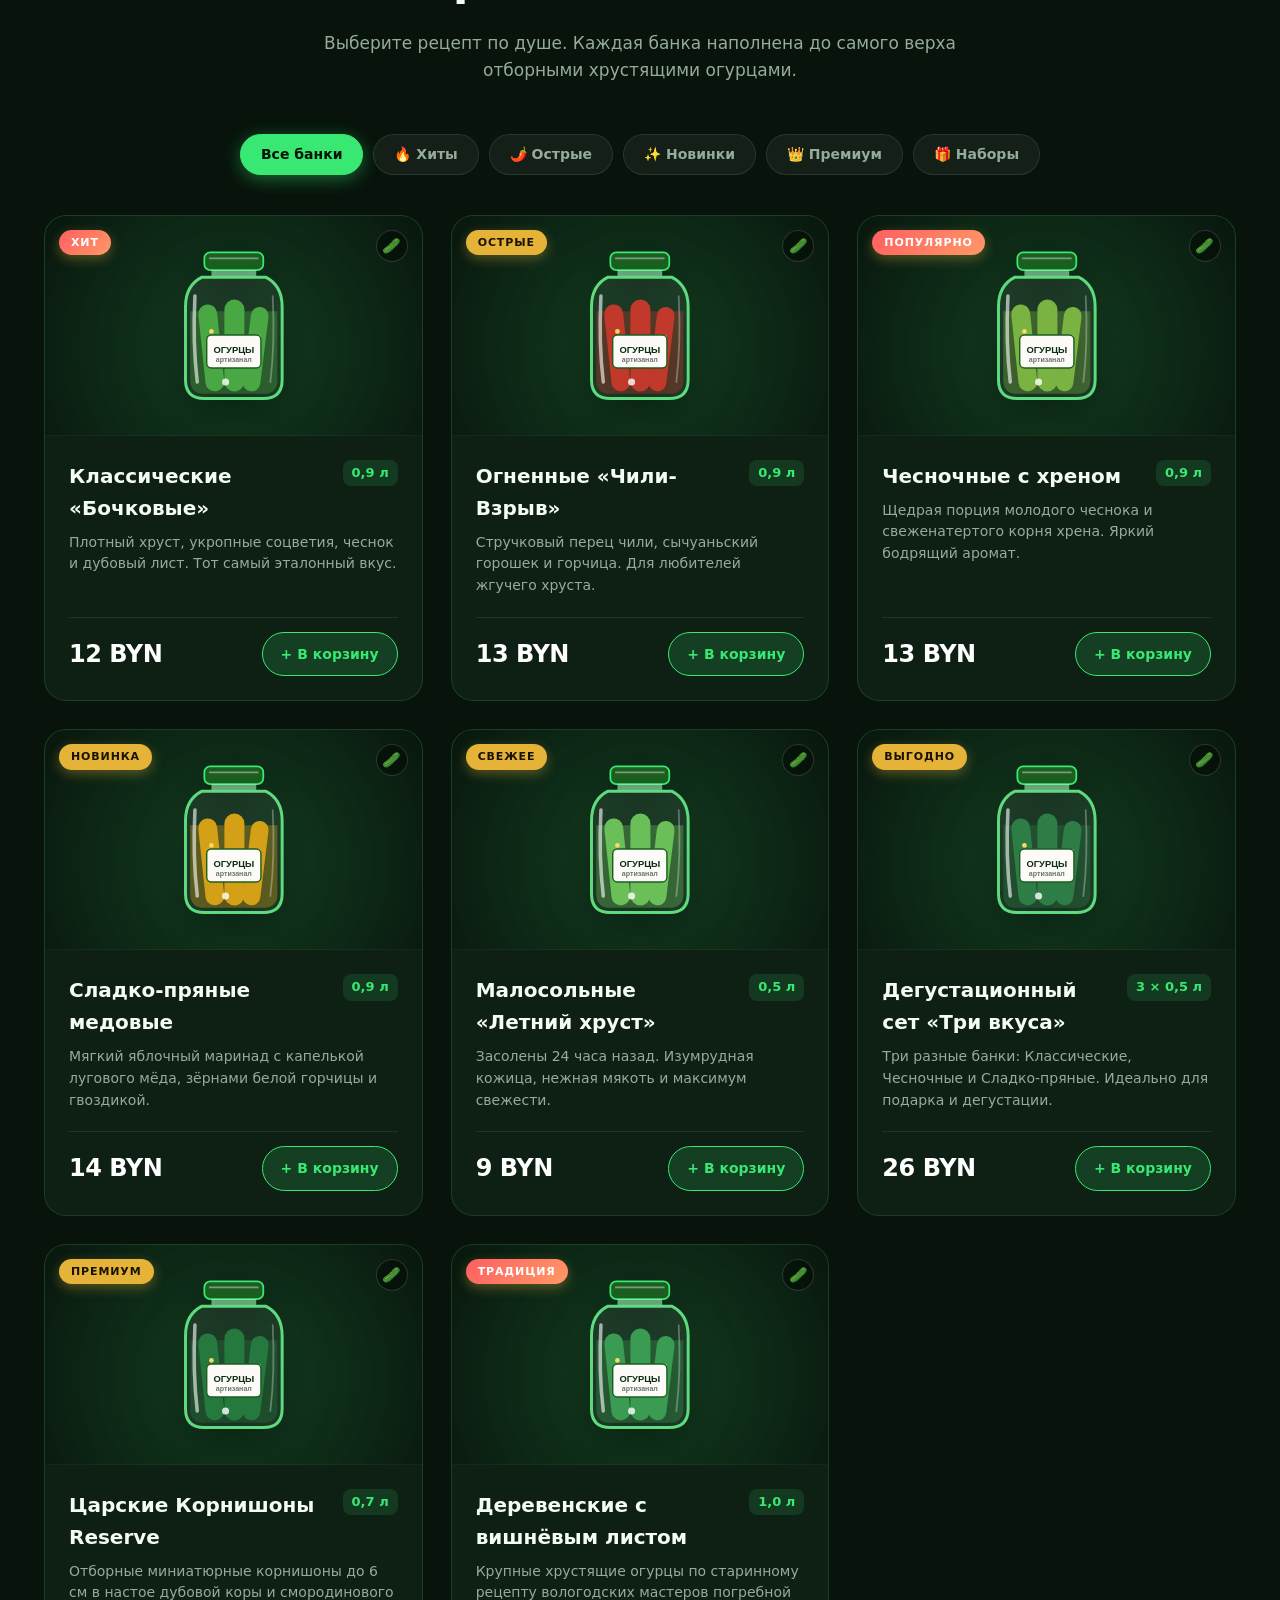
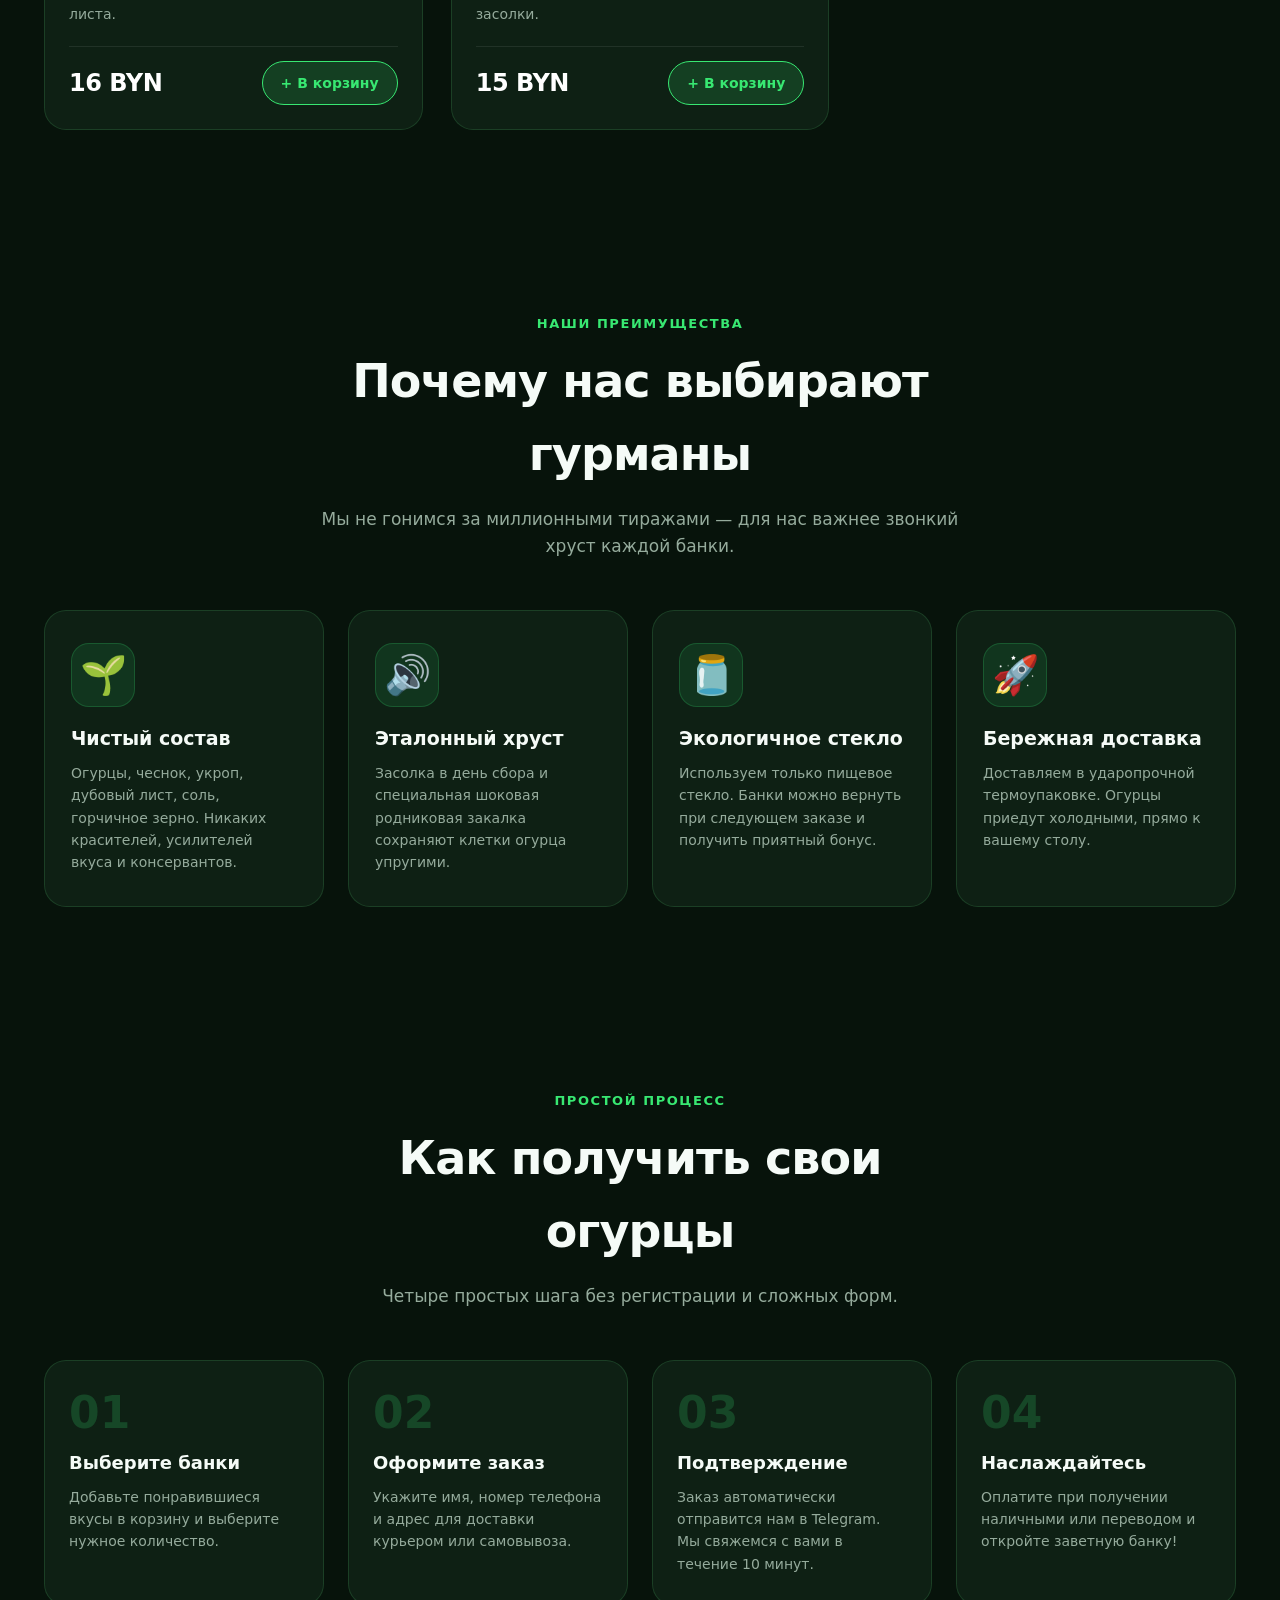
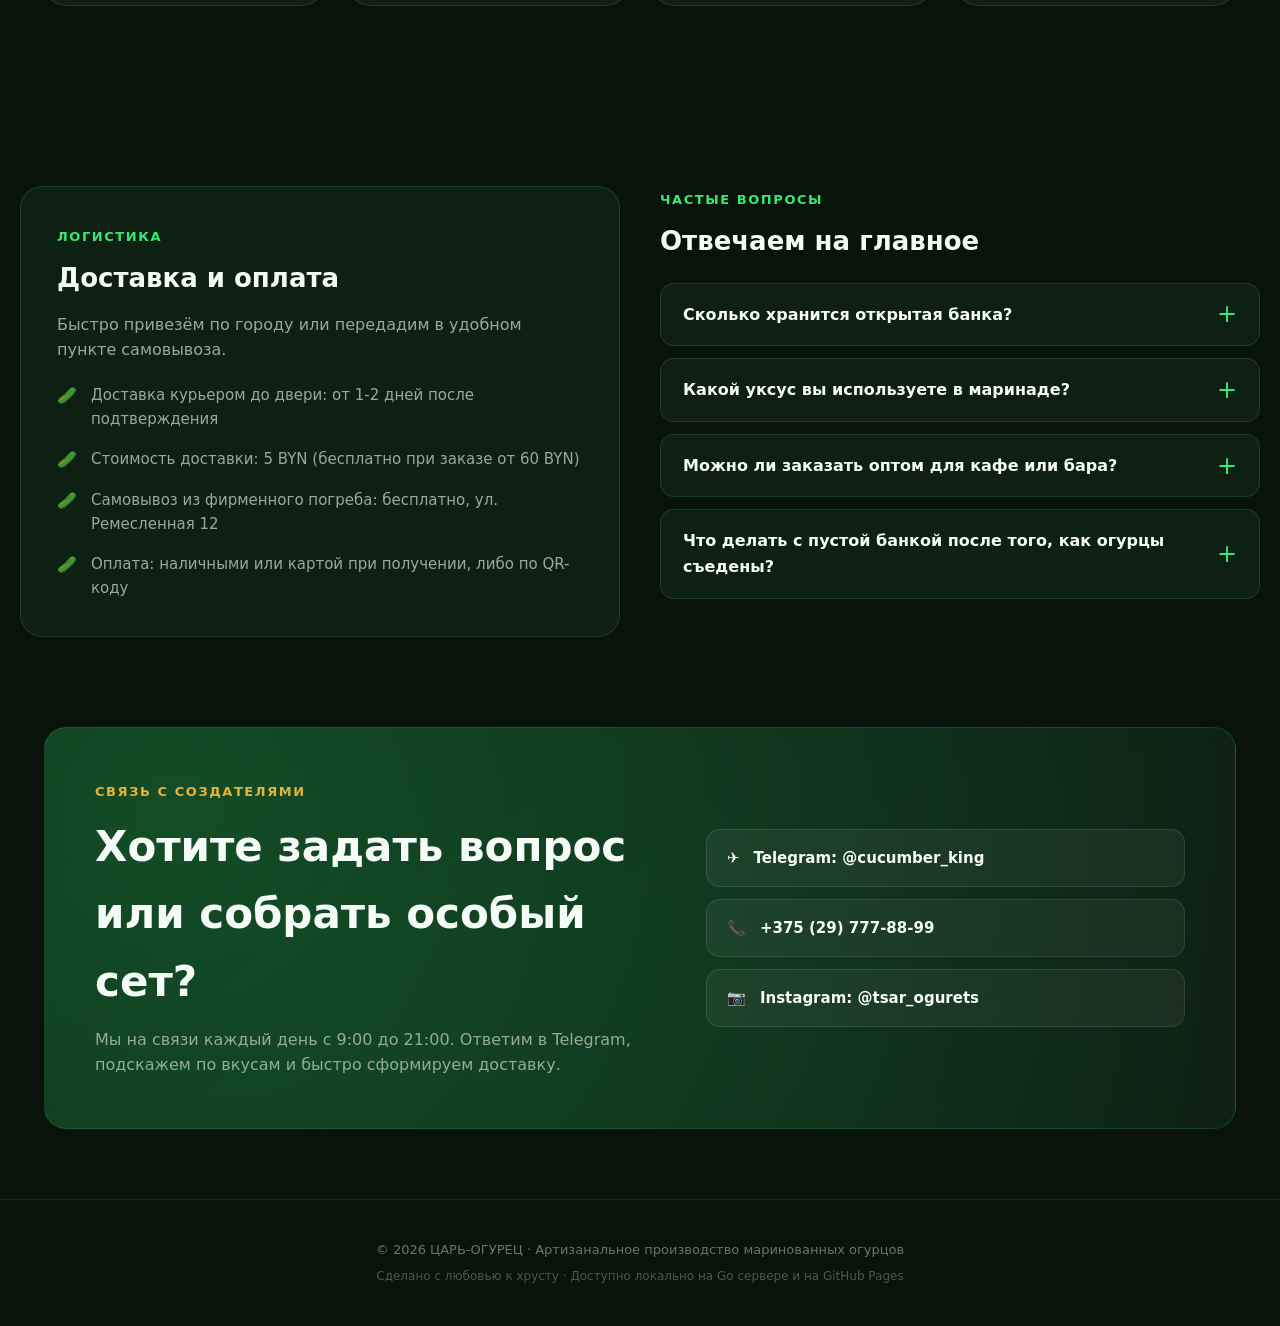
==== commit 34a2ffb3: "Add files via upload" ====
--- a/index.html
+++ b/index.html
@@ -1,514 +1,419 @@
 <!DOCTYPE html>
 <html lang="ru">
 <head>
-<meta charset="UTF-8">
-<meta name="viewport" content="width=device-width, initial-scale=1">
-<title>Домашние маринованные огурцы — заказать с доставкой</title>
-<meta name="description" content="Хрустящие маринованные огурцы в стеклянных банках. Небольшие партии, понятный состав, доставка по городу.">
-<style>
-:root{
-  --bg:#fbf8f1;
-  --card:#ffffff;
-  --ink:#1f2a23;
-  --muted:#66736b;
-  --green:#2e7d46;
-  --green-d:#1f5c31;
-  --green-l:#e6f2e9;
-  --dill:#f2b632;
-  --line:#e7e2d4;
-  --radius:16px;
-  --shadow:0 8px 30px rgba(31,42,35,.08);
-}
-*{box-sizing:border-box;margin:0;padding:0}
-html{scroll-behavior:smooth}
-body{font-family:'Segoe UI',system-ui,-apple-system,Roboto,Arial,sans-serif;background:var(--bg);color:var(--ink);line-height:1.6;-webkit-font-smoothing:antialiased}
-img,svg{max-width:100%;display:block}
-a{color:inherit;text-decoration:none}
-button,input,select,textarea{font:inherit;color:inherit}
-.wrap{max-width:1140px;margin:0 auto;padding:0 20px}
-h1,h2,h3{line-height:1.15;letter-spacing:-.01em}
-h2{font-size:clamp(26px,4vw,40px);margin-bottom:10px}
-.sub{color:var(--muted);max-width:560px;margin-bottom:36px}
-section{padding:72px 0}
-
-/* reveal */
-.rv{opacity:0;transform:translateY(24px);transition:opacity .7s ease,transform .7s ease}
-.rv.in{opacity:1;transform:none}
-
-/* buttons */
-.btn{display:inline-flex;align-items:center;justify-content:center;gap:8px;padding:14px 26px;border-radius:999px;border:2px solid var(--green);background:var(--green);color:#fff;font-weight:600;cursor:pointer;transition:transform .15s,background .2s,box-shadow .2s}
-.btn:hover{background:var(--green-d);border-color:var(--green-d);transform:translateY(-2px);box-shadow:0 8px 20px rgba(46,125,70,.3)}
-.btn:active{transform:none}
-.btn.ghost{background:transparent;color:var(--green)}
-.btn.ghost:hover{background:var(--green-l);box-shadow:none}
-.btn.block{width:100%}
-
-/* header */
-header{position:sticky;top:0;z-index:50;background:rgba(251,248,241,.9);backdrop-filter:blur(10px);border-bottom:1px solid var(--line)}
-.hd{display:flex;align-items:center;justify-content:space-between;height:68px;gap:16px}
-.logo{font-weight:800;font-size:20px;display:flex;align-items:center;gap:8px}
-.logo i{font-style:normal;display:grid;place-items:center;width:34px;height:34px;background:var(--green);border-radius:10px;font-size:18px}
-nav ul{display:flex;gap:26px;list-style:none;font-size:15px}
-nav a{color:var(--muted);transition:color .2s}
-nav a:hover{color:var(--green)}
-.cartbtn{position:relative;display:flex;align-items:center;gap:8px;padding:10px 18px;border-radius:999px;border:2px solid var(--green);background:#fff;font-weight:600;cursor:pointer;transition:.2s}
-.cartbtn:hover{background:var(--green-l)}
-.cartbtn b{min-width:22px;height:22px;display:grid;place-items:center;background:var(--green);color:#fff;border-radius:11px;font-size:12px;padding:0 6px}
-.cartbtn.bump{animation:bump .4s}
-@keyframes bump{40%{transform:scale(1.12)}}
-@media(max-width:760px){nav{display:none}}
-
-/* hero */
-.hero{padding:56px 0 40px}
-.hero-in{display:grid;grid-template-columns:1.1fr .9fr;gap:40px;align-items:center}
-@media(max-width:860px){.hero-in{grid-template-columns:1fr}}
-.pill{display:inline-block;background:var(--green-l);color:var(--green-d);padding:6px 14px;border-radius:999px;font-size:13px;font-weight:600;margin-bottom:18px}
-h1{font-size:clamp(34px,5.6vw,62px);margin-bottom:18px}
-h1 em{font-style:normal;color:var(--green);position:relative;white-space:nowrap}
-h1 em::after{content:"";position:absolute;left:0;right:0;bottom:2px;height:10px;background:var(--dill);opacity:.45;z-index:-1;border-radius:4px;transform-origin:left;animation:ul 1s .5s both}
-@keyframes ul{from{transform:scaleX(0)}}
-.hero p.lead{font-size:18px;color:var(--muted);max-width:520px;margin-bottom:28px}
-.cta{display:flex;gap:12px;flex-wrap:wrap;margin-bottom:28px}
-.facts{display:flex;gap:26px;flex-wrap:wrap;font-size:14px;color:var(--muted)}
-.facts span::before{content:"✓ ";color:var(--green);font-weight:700}
-.hero-art{position:relative;display:grid;place-items:center;min-height:360px}
-.blob{position:absolute;width:86%;aspect-ratio:1;background:var(--green-l);border-radius:48% 52% 55% 45%/50% 45% 55% 50%;animation:morph 12s ease-in-out infinite}
-@keyframes morph{50%{border-radius:55% 45% 45% 55%/45% 55% 45% 55%;transform:rotate(8deg)}}
-.hero-art svg{position:relative;width:min(300px,70%);animation:fl 6s ease-in-out infinite;filter:drop-shadow(0 20px 24px rgba(31,92,49,.25))}
-@keyframes fl{50%{transform:translateY(-12px) rotate(1.5deg)}}
-.bub{animation:rise 5s linear infinite;fill:#fff;opacity:0}
-@keyframes rise{0%{transform:translateY(0);opacity:0}15%{opacity:.8}100%{transform:translateY(-120px);opacity:0}}
-
-/* products */
-.grid{display:grid;grid-template-columns:repeat(auto-fill,minmax(250px,1fr));gap:22px}
-.card{background:var(--card);border:1px solid var(--line);border-radius:var(--radius);overflow:hidden;display:flex;flex-direction:column;transition:transform .25s,box-shadow .25s}
-.card:hover{transform:translateY(-6px);box-shadow:var(--shadow)}
-.pic{height:190px;display:grid;place-items:center;position:relative;background:var(--green-l)}
-.pic svg{height:150px;transition:transform .35s}
-.card:hover .pic svg{transform:scale(1.08) rotate(-3deg)}
-.pic img{width:100%;height:100%;object-fit:cover}
-.tagb{position:absolute;top:12px;left:12px;background:var(--dill);color:#3a2a00;font-size:12px;font-weight:700;padding:4px 10px;border-radius:999px}
-.cb{padding:18px;display:flex;flex-direction:column;gap:8px;flex:1}
-.cb h3{font-size:19px}
-.cb p{font-size:14px;color:var(--muted);flex:1}
-.meta{font-size:13px;color:var(--muted)}
-.row{display:flex;align-items:center;justify-content:space-between;margin-top:6px;gap:10px}
-.price{font-size:22px;font-weight:800}
-.price small{font-size:13px;font-weight:500;color:var(--muted)}
-.add{padding:10px 16px;border-radius:999px;border:2px solid var(--green);background:#fff;color:var(--green);font-weight:600;cursor:pointer;transition:.2s}
-.add:hover{background:var(--green);color:#fff}
-.add.ok{background:var(--green);color:#fff}
-
-/* why */
-.why{background:#fff;border-block:1px solid var(--line)}
-.feat{display:grid;grid-template-columns:repeat(auto-fit,minmax(230px,1fr));gap:22px}
-.f{padding:22px;border-radius:var(--radius);background:var(--bg);border:1px solid var(--line);transition:.25s}
-.f:hover{transform:translateY(-4px);border-color:var(--green)}
-.f .ic{font-size:30px;margin-bottom:10px}
-.f h3{font-size:18px;margin-bottom:6px}
-.f p{font-size:14px;color:var(--muted)}
-
-/* steps */
-.steps{display:grid;grid-template-columns:repeat(auto-fit,minmax(220px,1fr));gap:22px;counter-reset:s}
-.st{position:relative;padding:24px 22px 22px;background:#fff;border:1px solid var(--line);border-radius:var(--radius)}
-.st::before{counter-increment:s;content:counter(s);display:grid;place-items:center;width:34px;height:34px;border-radius:50%;background:var(--green);color:#fff;font-weight:700;margin-bottom:12px}
-.st h3{font-size:17px;margin-bottom:4px}
-.st p{font-size:14px;color:var(--muted)}
-
-/* delivery / faq */
-.two{display:grid;grid-template-columns:1fr 1fr;gap:40px}
-@media(max-width:860px){.two{grid-template-columns:1fr}}
-.box{background:#fff;border:1px solid var(--line);border-radius:var(--radius);padding:24px}
-.box ul{list-style:none;display:grid;gap:10px;font-size:15px}
-.box li::before{content:"•";color:var(--green);font-weight:900;margin-right:8px}
-details{background:#fff;border:1px solid var(--line);border-radius:12px;margin-bottom:10px;overflow:hidden}
-summary{cursor:pointer;padding:16px 18px;font-weight:600;list-style:none;display:flex;justify-content:space-between;gap:10px}
-summary::-webkit-details-marker{display:none}
-summary::after{content:"+";color:var(--green);font-size:22px;line-height:1;transition:transform .25s}
-details[open] summary::after{transform:rotate(45deg)}
-details p{padding:0 18px 16px;color:var(--muted);font-size:15px}
-
-/* contacts */
-.contact{background:var(--green);color:#fff;border-radius:24px;padding:44px;display:grid;grid-template-columns:1.2fr 1fr;gap:30px;align-items:center}
-@media(max-width:860px){.contact{grid-template-columns:1fr;padding:28px}}
-.contact h2{color:#fff}
-.contact p{opacity:.9}
-.clist{display:grid;gap:10px}
-.clist a{display:flex;align-items:center;gap:12px;background:rgba(255,255,255,.12);padding:14px 18px;border-radius:12px;transition:.2s;font-weight:600}
-.clist a:hover{background:rgba(255,255,255,.22);transform:translateX(4px)}
-footer{padding:30px 0;color:var(--muted);font-size:13px;text-align:center}
-
-/* drawer */
-.shade{position:fixed;inset:0;background:rgba(20,30,24,.45);opacity:0;pointer-events:none;transition:.3s;z-index:90}
-.shade.on{opacity:1;pointer-events:auto}
-.drawer{position:fixed;top:0;right:0;bottom:0;width:min(440px,100vw);background:var(--bg);z-index:100;transform:translateX(105%);transition:transform .4s cubic-bezier(.3,.8,.3,1);display:flex;flex-direction:column;box-shadow:-20px 0 60px rgba(0,0,0,.15)}
-.drawer.open{transform:none}
-.dh{display:flex;justify-content:space-between;align-items:center;padding:20px 22px;border-bottom:1px solid var(--line);font-size:20px;font-weight:700}
-.x{width:36px;height:36px;border-radius:50%;border:none;background:#fff;font-size:22px;cursor:pointer;transition:.2s}
-.x:hover{background:var(--green-l);transform:rotate(90deg)}
-.db{flex:1;overflow:auto;padding:18px 22px}
-.it{display:grid;grid-template-columns:1fr auto;gap:6px 12px;padding:14px 0;border-bottom:1px solid var(--line);animation:in .3s}
-@keyframes in{from{opacity:0;transform:translateX(20px)}}
-.it b{font-size:15px}
-.it small{color:var(--muted)}
-.qty{display:flex;align-items:center;gap:10px;grid-column:1;}
-.qty button{width:28px;height:28px;border-radius:50%;border:1px solid var(--line);background:#fff;cursor:pointer;font-size:16px}
-.qty button:hover{border-color:var(--green);color:var(--green)}
-.it .sum{grid-row:1;grid-column:2;font-weight:700;text-align:right}
-.empty{text-align:center;color:var(--muted);padding:50px 0}
-.df{padding:18px 22px;border-top:1px solid var(--line);background:#fff}
-.tot{display:flex;justify-content:space-between;font-size:18px;font-weight:700;margin-bottom:6px}
-.note{font-size:13px;color:var(--muted);margin-bottom:12px}
-.free{height:6px;background:var(--line);border-radius:6px;overflow:hidden;margin:6px 0 4px}
-.free i{display:block;height:100%;width:0;background:var(--green);transition:width .5s}
-
-/* checkout */
-.modal{position:fixed;inset:0;z-index:120;display:none;place-items:center;padding:16px;background:rgba(20,30,24,.55)}
-.modal.on{display:grid}
-.mbox{background:var(--bg);border-radius:20px;width:min(520px,100%);max-height:92vh;overflow:auto;padding:26px;animation:pop .3s}
-@keyframes pop{from{opacity:0;transform:scale(.95) translateY(10px)}}
-.mbox h3{font-size:22px;margin-bottom:4px}
-.fld{display:grid;gap:5px;margin-top:14px;font-size:14px;font-weight:600}
-.fld input,.fld textarea,.fld select{padding:12px 14px;border:1.5px solid var(--line);border-radius:10px;background:#fff;font-weight:400;outline:none;transition:.2s}
-.fld input:focus,.fld textarea:focus,.fld select:focus{border-color:var(--green);box-shadow:0 0 0 3px rgba(46,125,70,.15)}
-.sumbox{background:#fff;border:1px dashed var(--line);border-radius:10px;padding:12px 14px;font-size:14px;margin-top:16px;white-space:pre-line}
-.acts{display:grid;gap:10px;margin-top:16px}
-.toast{position:fixed;left:50%;bottom:28px;transform:translate(-50%,160%);background:var(--ink);color:#fff;padding:12px 22px;border-radius:999px;font-size:14px;z-index:200;transition:transform .4s cubic-bezier(.3,1.4,.4,1)}
-.toast.show{transform:translate(-50%,0)}
-
-/* mobile sticky */
-.fab{display:none}
-@media(max-width:760px){
-  section{padding:52px 0}
-  .contact{padding:26px}
-}
-@media (prefers-reduced-motion:reduce){*{animation:none!important;transition:none!important}.rv{opacity:1;transform:none}}
-</style>
+  <meta charset="UTF-8">
+  <meta name="viewport" content="width=device-width, initial-scale=1.0, maximum-scale=5.0">
+  <title>ЦАРЬ-ОГУРЕЦ — Артизанальные маринованные огурцы высшей пробы</title>
+  <meta name="description" content="Легендарные хрустящие маринованные огурцы в стеклянных банках. Небольшие крафтовые партии, родниковая вода, дубовый настой и чистый состав.">
+  <meta name="theme-color" content="#07130b">
+
+  <!-- Open Graph -->
+  <meta property="og:title" content="ЦАРЬ-ОГУРЕЦ — Хрустящие огурцы как надо">
+  <meta property="og:description" content="Маринуем в стекле по проверенным старинным рецептам. Чистый состав, доставка по городу.">
+  <meta property="og:type" content="website">
+
+  <!-- Fonts -->
+  <link rel="preconnect" href="https://fonts.googleapis.com">
+  <link rel="preconnect" href="https://fonts.gstatic.com" crossorigin>
+  <link href="https://fonts.googleapis.com/css2?family=Playfair+Display:ital,wght@0,700;0,900;1,700&family=Plus+Jakarta+Sans:wght@400;500;600;700;800&display=swap" rel="stylesheet">
+
+  <!-- Stylesheet -->
+  <link rel="stylesheet" href="./css/style.css">
 </head>
 <body>
 
-<header>
-  <div class="wrap hd">
-    <a href="#top" class="logo"><i>🥒</i><span id="brand">Огурцовъ</span></a>
-    <nav><ul>
-      <li><a href="#catalog">Каталог</a></li>
-      <li><a href="#why">Почему мы</a></li>
-      <li><a href="#how">Как заказать</a></li>
-      <li><a href="#faq">Вопросы</a></li>
-      <li><a href="#contacts">Контакты</a></li>
-    </ul></nav>
-    <button class="cartbtn" id="openCart" aria-label="Открыть корзину">🛒 Корзина <b id="cnt">0</b></button>
+  <!-- Ambient Brine Background Glow -->
+  <div class="ambient-brine-bg" aria-hidden="true"></div>
+
+  <!-- Interactive Water Vibe Canvas (Ripples, Bubbles, Droplets) -->
+  <canvas id="waterCanvas" aria-hidden="true"></canvas>
+
+  <!-- ==================== HEADER ==================== -->
+  <header>
+    <div class="wrap hd">
+      <a href="#top" class="logo">
+        <div class="logo-badge">🥒</div>
+        <div>
+          <span>ЦАРЬ-ОГУРЕЦ</span>
+          <small>Reserve 2026</small>
+        </div>
+      </a>
+
+      <nav>
+        <ul>
+          <li><a href="#catalog">Каталог</a></li>
+          <li><a href="#showcase">Огурцы 3D</a></li>
+          <li><a href="#why">Почему мы</a></li>
+          <li><a href="#how">Как заказать</a></li>
+          <li><a href="#faq">Доставка & FAQ</a></li>
+          <li><a href="#contacts">Контакты</a></li>
+        </ul>
+      </nav>
+
+      <div class="hd-actions">
+        <!-- Water Vibe Toggle -->
+        <button id="vibeToggle" class="vibe-btn" title="Водный вайб: ВКЛ" aria-label="Переключить водный вайб">💧</button>
+        <!-- Sound Effect Toggle (Web Audio API Synthesizer) -->
+        <button id="soundToggle" class="sound-btn" title="Звук хруста и всплесков (ВЫКЛ)" aria-label="Включить звук хруста">🔇</button>
+        <!-- Cart Button -->
+        <button id="openCartBtn" class="cartbtn" aria-label="Открыть корзину">
+          <span>🛒 Корзина</span>
+          <b id="cartCount">0</b>
+        </button>
+      </div>
+    </div>
+  </header>
+
+  <!-- ==================== HERO / 3D PICKLE STAGE ==================== -->
+  <main id="top">
+    <section class="hero-stage">
+      <!-- Huge typographic text BEHIND the spinning 3D pickle -->
+      <div class="info-text-behind" aria-hidden="true">
+        <div class="word-giant" id="wordGiant">Х Р У С Т</div>
+        <div class="word-sub" id="wordSub">100% КРИСП · БЕЗ ХИМИИ</div>
+      </div>
+
+      <!-- The 3D Spinning Pickle Viewport -->
+      <div class="pickle-viewport" id="pickleViewport" title="Зажмите и тяните огурец, чтобы крутить в 3D!">
+        <canvas id="pickleCanvas"></canvas>
+      </div>
+
+      <!-- Foreground Info & CTA Buttons -->
+      <div class="wrap hero-content rv">
+        <div class="hero-pill glass-pill">
+          <i>✦</i> Артизанальный засол · Партия свежего сбора
+        </div>
+        <h1 class="hero-title">
+          Хруст, который <em>слышно за версту</em>
+        </h1>
+        <p class="hero-lead">
+          Настоящие маринованные огурцы в стеклянных банках. Кристальная родниковая вода, пряный укроп, дубовый лист и никакого уксусного пережигания.
+        </p>
+
+        <div class="hero-btns">
+          <a href="#catalog" class="btn btn-primary">
+            <span>🥒 Выбрать огурцы</span>
+          </a>
+          <button class="btn btn-ghost" onclick="window.spinPickle(2.5)" title="Раскрутить 3D огурец">
+            <span>⚡ Встряхнуть огурец</span>
+          </button>
+        </div>
+
+        <div>
+          <span class="drag-hint">
+            <span>👆</span> Зажмите мышь или палец, чтобы вращать 3D огурец
+          </span>
+        </div>
+
+        <div class="hero-badges">
+          <span><b>✓</b> Звонкий хруст</span>
+          <span><b>✓</b> Стеклянные банки</span>
+          <span><b>✓</b> Чистый состав</span>
+          <span><b>✓</b> Доставка до двери</span>
+        </div>
+      </div>
+    </section>
+
+    <!-- ==================== 4 PILLARS SHOWCASE ==================== -->
+    <section class="showcase-flow" id="showcase">
+      <div class="wrap">
+        <div class="sec-head rv">
+          <span class="sec-tag">Секрет мастерства</span>
+          <h2 class="sec-title">Четыре правила безупречного вкуса</h2>
+          <p class="sec-desc">Пока вы листаете страницу, наш 3D-огурец демонстрирует текстуру каждого миллиметра.</p>
+        </div>
+
+        <!-- Step 1 -->
+        <div class="flow-step">
+          <div class="flow-card glass rv">
+            <span class="flow-icon">🌿</span>
+            <span class="flow-tag">Правило 01</span>
+            <h3>Калиброванный сбор</h3>
+            <p>Отбираем только плотные огурчики одного размера (до 9 см). Никаких пустот внутри — только плотная хрустящая мякоть.</p>
+          </div>
+        </div>
+
+        <!-- Step 2 -->
+        <div class="flow-step">
+          <div class="flow-card glass rv">
+            <span class="flow-icon">💧</span>
+            <span class="flow-tag">Правило 02</span>
+            <h3>Золотой маринад</h3>
+            <p>Родниковая вода, свежие зонтики укропа, корень хрена, чеснок и дубовый лист, который дарит огурцам ту самую фирменную упругость.</p>
+          </div>
+        </div>
+
+        <!-- Step 3 -->
+        <div class="flow-step">
+          <div class="flow-card glass rv">
+            <span class="flow-icon">🫙</span>
+            <span class="flow-tag">Правило 03</span>
+            <h3>Честное стекло</h3>
+            <p>Банки герметично закрыты твист-офф крышками. Стекло сохраняет чистоту вкуса и экологично на 100%.</p>
+          </div>
+        </div>
+
+        <!-- Step 4 -->
+        <div class="flow-step">
+          <div class="flow-card glass rv">
+            <span class="flow-icon">❄️</span>
+            <span class="flow-tag">Правило 04</span>
+            <h3>Погребная выдержка</h3>
+            <p>Огурцы созревают в темноте при постоянной температуре +6°C ровно столько, сколько нужно для гармоничного вкуса.</p>
+          </div>
+        </div>
+      </div>
+    </section>
+
+    <!-- ==================== CATALOG ==================== -->
+    <section class="catalog-sec" id="catalog">
+      <div class="wrap">
+        <div class="sec-head rv">
+          <span class="sec-tag">Наш ассортимент</span>
+          <h2 class="sec-title">Фирменный каталог</h2>
+          <p class="sec-desc">Выберите рецепт по душе. Каждая банка наполнена до самого верха отборными хрустящими огурцами.</p>
+        </div>
+
+        <!-- Category Filters -->
+        <div class="filters rv" id="filtersWrap">
+          <button class="filter-btn active" data-filter="all">Все банки</button>
+          <button class="filter-btn" data-filter="hit">🔥 Хиты</button>
+          <button class="filter-btn" data-filter="spicy">🌶️ Острые</button>
+          <button class="filter-btn" data-filter="new">✨ Новинки</button>
+          <button class="filter-btn" data-filter="premium">👑 Премиум</button>
+          <button class="filter-btn" data-filter="sale">🎁 Наборы</button>
+        </div>
+
+        <!-- Grid of products (Rendered dynamically by store.js) -->
+        <div class="products-grid" id="productsGrid"></div>
+      </div>
+    </section>
+
+    <!-- ==================== WHY US ==================== -->
+    <section class="why-sec" id="why">
+      <div class="wrap">
+        <div class="sec-head rv">
+          <span class="sec-tag">Наши преимущества</span>
+          <h2 class="sec-title">Почему нас выбирают гурманы</h2>
+          <p class="sec-desc">Мы не гонимся за миллионными тиражами — для нас важнее звонкий хруст каждой банки.</p>
+        </div>
+
+        <div class="features-grid">
+          <div class="feat-item glass rv">
+            <div class="feat-icon">🌱</div>
+            <h4>Чистый состав</h4>
+            <p>Огурцы, чеснок, укроп, дубовый лист, соль, горчичное зерно. Никаких красителей, усилителей вкуса и консервантов.</p>
+          </div>
+          <div class="feat-item glass rv">
+            <div class="feat-icon">🔊</div>
+            <h4>Эталонный хруст</h4>
+            <p>Засолка в день сбора и специальная шоковая родниковая закалка сохраняют клетки огурца упругими.</p>
+          </div>
+          <div class="feat-item glass rv">
+            <div class="feat-icon">🫙</div>
+            <h4>Экологичное стекло</h4>
+            <p>Используем только пищевое стекло. Банки можно вернуть при следующем заказе и получить приятный бонус.</p>
+          </div>
+          <div class="feat-item glass rv">
+            <div class="feat-icon">🚀</div>
+            <h4>Бережная доставка</h4>
+            <p>Доставляем в ударопрочной термоупаковке. Огурцы приедут холодными, прямо к вашему столу.</p>
+          </div>
+        </div>
+      </div>
+    </section>
+
+    <!-- ==================== HOW TO ORDER ==================== -->
+    <section class="steps-sec" id="how">
+      <div class="wrap">
+        <div class="sec-head rv">
+          <span class="sec-tag">Простой процесс</span>
+          <h2 class="sec-title">Как получить свои огурцы</h2>
+          <p class="sec-desc">Четыре простых шага без регистрации и сложных форм.</p>
+        </div>
+
+        <div class="steps-grid">
+          <div class="step-card glass rv">
+            <h4>Выберите банки</h4>
+            <p>Добавьте понравившиеся вкусы в корзину и выберите нужное количество.</p>
+          </div>
+          <div class="step-card glass rv">
+            <h4>Оформите заказ</h4>
+            <p>Укажите имя, номер телефона и адрес для доставки курьером или самовывоза.</p>
+          </div>
+          <div class="step-card glass rv">
+            <h4>Подтверждение</h4>
+            <p>Заказ автоматически отправится нам в Telegram. Мы свяжемся с вами в течение 10 минут.</p>
+          </div>
+          <div class="step-card glass rv">
+            <h4>Наслаждайтесь</h4>
+            <p>Оплатите при получении наличными или переводом и откройте заветную банку!</p>
+          </div>
+        </div>
+      </div>
+    </section>
+
+    <!-- ==================== DELIVERY & FAQ ==================== -->
+    <section id="faq">
+      <div class="wrap two-cols">
+        <!-- Delivery info -->
+        <div class="info-box glass rv">
+          <span class="sec-tag">Логистика</span>
+          <h3 style="font-size:26px;margin-bottom:12px">Доставка и оплата</h3>
+          <p style="color:var(--ink-muted)">Быстро привезём по городу или передадим в удобном пункте самовывоза.</p>
+          <ul class="info-list" id="deliveryTermsList"></ul>
+        </div>
+
+        <!-- FAQ Accordion -->
+        <div class="rv">
+          <span class="sec-tag">Частые вопросы</span>
+          <h3 style="font-size:26px;margin-bottom:20px">Отвечаем на главное</h3>
+
+          <details class="glass">
+            <summary>Сколько хранится открытая банка?</summary>
+            <p>В холодильнике открытая банка отлично хранится до 3-4 недель при условии, что огурцы полностью покрыты рассолом. Закрытая банка хранится до 12 месяцев в прохладном тёмном месте.</p>
+          </details>
+
+          <details class="glass">
+            <summary>Какой уксус вы используете в маринаде?</summary>
+            <p>Мы используем натуральный яблочный уксус мягкой ферментации либо лимонную кислоту в деликатных пропорциях. Никакой резкой уксусной горечи — только чистый сбалансированный вкус.</p>
+          </details>
+
+          <details class="glass">
+            <summary>Можно ли заказать оптом для кафе или бара?</summary>
+            <p>Да! Для ресторанов, пабов и кейтеринга у нас есть специальные 3-литровые и 5-литровые банки с оптовыми скидками. Напишите нам в Telegram для спецпрайса.</p>
+          </details>
+
+          <details class="glass">
+            <summary>Что делать с пустой банкой после того, как огурцы съедены?</summary>
+            <p>Рассол рекомендуем выпить (он невероятно вкусен и богат электролитами!), а чистую банку можно вернуть курьеру при следующем заказе и получить скидку 5%.</p>
+          </details>
+        </div>
+      </div>
+    </section>
+
+    <!-- ==================== CONTACTS ==================== -->
+    <section id="contacts">
+      <div class="wrap">
+        <div class="contact-banner glass rv">
+          <div>
+            <span class="sec-tag" style="color:var(--gold-dill)">Связь с создателями</span>
+            <h2 style="font-size:clamp(28px,3.8vw,42px);margin-bottom:12px">Хотите задать вопрос или собрать особый сет?</h2>
+            <p style="color:var(--ink-muted);font-size:16px">Мы на связи каждый день с 9:00 до 21:00. Ответим в Telegram, подскажем по вкусам и быстро сформируем доставку.</p>
+          </div>
+          <div class="contact-links">
+            <a href="https://t.me/cucumber_king" target="_blank" rel="noopener" class="c-link">
+              <span>✈️</span> Telegram: @cucumber_king
+            </a>
+            <a href="tel:+375297778899" class="c-link">
+              <span>📞</span> +375 (29) 777-88-99
+            </a>
+            <a href="https://instagram.com/tsar_ogurets" target="_blank" rel="noopener" class="c-link">
+              <span>📷</span> Instagram: @tsar_ogurets
+            </a>
+          </div>
+        </div>
+      </div>
+    </section>
+  </main>
+
+  <!-- ==================== FOOTER ==================== -->
+  <footer>
+    <div class="wrap">
+      <p>© 2026 ЦАРЬ-ОГУРЕЦ · Артизанальное производство маринованных огурцов</p>
+      <p style="margin-top:6px;font-size:12px;opacity:0.7">Сделано с любовью к хрусту · Доступно локально на Go сервере и на GitHub Pages</p>
+    </div>
+  </footer>
+
+  <!-- ==================== CART DRAWER ==================== -->
+  <div class="cart-shade" id="cartShade" aria-hidden="true"></div>
+  <aside class="drawer" id="cartDrawer" aria-label="Корзина покупок">
+    <div class="drawer-head">
+      <span>🛒 Ваша корзина</span>
+      <button class="close-btn" id="closeCartBtn" aria-label="Закрыть корзину">✕</button>
+    </div>
+
+    <div class="drawer-body" id="cartItemsList">
+      <!-- Items dynamically populated by store.js -->
+    </div>
+
+    <div class="drawer-foot">
+      <div class="free-progress">
+        <div class="free-bar" id="freeDeliveryBar"></div>
+      </div>
+      <div class="free-text" id="freeDeliveryText"></div>
+
+      <div class="total-row">
+        <span>Итого:</span>
+        <span id="cartTotalSum" style="color:var(--green-glow)">0 BYN</span>
+      </div>
+
+      <button class="btn btn-primary" id="btnToCheckout" style="width:100%">
+        <span>Оформить заказ</span>
+      </button>
+    </div>
+  </aside>
+
+  <!-- ==================== CHECKOUT MODAL ==================== -->
+  <div class="modal-overlay" id="checkoutModal" role="dialog" aria-modal="true" aria-labelledby="modalTitle">
+    <div class="modal-box">
+      <div style="display:flex;justify-content:space-between;align-items:flex-start;gap:12px;margin-bottom:14px">
+        <div>
+          <h3 id="modalTitle" style="font-size:24px;font-weight:800">Оформление заказа</h3>
+          <p style="font-size:13px;color:var(--ink-muted)">Заказ отправится нам в Telegram или обработается через Go API</p>
+        </div>
+        <button class="close-btn" id="closeCheckoutBtn" aria-label="Закрыть окно">✕</button>
+      </div>
+
+      <form id="checkoutForm" novalidate>
+        <label class="fld">
+          Ваше имя
+          <input type="text" id="orderName" required placeholder="Например, Александр" autocomplete="name">
+        </label>
+
+        <label class="fld">
+          Номер телефона
+          <input type="tel" id="orderPhone" required placeholder="+375 (__) ___-__-__" autocomplete="tel">
+        </label>
+
+        <label class="fld">
+          Способ получения
+          <select id="orderDeliveryType">
+            <option value="delivery">🚗 Доставка курьером до двери</option>
+            <option value="pickup">🏪 Самовывоз из фирменного погреба (бесплатно)</option>
+          </select>
+        </label>
+
+        <label class="fld" id="addressFieldWrap">
+          Адрес доставки
+          <input type="text" id="orderAddress" placeholder="Город, улица, дом, квартира" autocomplete="street-address">
+        </label>
+
+        <label class="fld">
+          Комментарий к заказу
+          <textarea id="orderComment" rows="2" placeholder="Желаемое время доставки, домофон, пожелания"></textarea>
+        </label>
+
+        <div class="summary-box" id="orderSummaryBox"></div>
+
+        <div class="modal-actions">
+          <button type="submit" class="btn btn-primary" style="width:100%">
+            <span>✈️ Отправить заказ в Telegram</span>
+          </button>
+          <button type="button" class="btn btn-ghost" id="btnCopyOrder" style="width:100%">
+            <span>📋 Скопировать текст заказа</span>
+          </button>
+        </div>
+      </form>
+    </div>
   </div>
-</header>
-
-<main id="top">
-<!-- HERO -->
-<section class="hero">
-  <div class="wrap hero-in">
-    <div class="rv">
-      <span class="pill">Небольшие партии · Свежая заготовка</span>
-      <h1>Хрустящие огурцы <em>как надо</em></h1>
-      <p class="lead">Маринуем в стеклянных банках по проверенному рецепту. Только огурцы, зелень, специи и соль, без лишней химии. Закажите онлайн, привезём или заберёте сами.</p>
-      <div class="cta">
-        <a href="#catalog" class="btn">Выбрать огурцы</a>
-        <a href="#how" class="btn ghost">Как заказать</a>
-      </div>
-      <div class="facts">
-        <span>Состав на этикетке</span>
-        <span>Стеклянные банки</span>
-        <span>Доставка по городу</span>
-      </div>
-    </div>
-    <div class="hero-art rv">
-      <div class="blob"></div>
-      <svg viewBox="0 0 200 260" aria-hidden="true">
-        <rect x="55" y="14" width="90" height="24" rx="6" fill="#2e7d46"/>
-        <rect x="62" y="38" width="76" height="10" fill="#cfe8d6"/>
-        <path d="M50 50 Q30 60 28 90 L28 220 Q28 244 52 244 L148 244 Q172 244 172 220 L172 90 Q170 60 150 50Z" fill="#eaf6ee" stroke="#9ccaa9" stroke-width="3"/>
-        <path d="M32 100 H168 V220 Q168 240 148 240 H52 Q32 240 32 220Z" fill="#a9d98b" opacity=".55"/>
-        <rect x="52" y="90" width="28" height="140" rx="14" fill="#3f9a3c" transform="rotate(-6 66 160)"/>
-        <rect x="88" y="84" width="30" height="150" rx="15" fill="#4aa844" transform="rotate(2 103 160)"/>
-        <rect x="124" y="92" width="26" height="136" rx="13" fill="#3f9a3c" transform="rotate(7 137 160)"/>
-        <g fill="#1f5c31" opacity=".5"><circle cx="62" cy="130" r="2"/><circle cx="98" cy="150" r="2"/><circle cx="108" cy="200" r="2"/><circle cx="136" cy="140" r="2"/><circle cx="68" cy="190" r="2"/></g>
-        <circle cx="45" cy="170" r="4" fill="#f2b632"/><circle cx="158" cy="200" r="4" fill="#f2b632"/>
-        <rect x="62" y="150" width="76" height="46" rx="6" fill="#fffdf6" stroke="#2e7d46" stroke-width="1.5"/>
-        <text x="100" y="170" text-anchor="middle" font-family="Georgia,serif" font-weight="700" font-size="11" fill="#1f5c31">ОГУРЦЫ</text>
-        <text x="100" y="184" text-anchor="middle" font-family="Georgia,serif" font-size="8" fill="#66736b">маринованные</text>
-        <circle class="bub" cx="50" cy="225" r="3" style="animation-delay:0s"/>
-        <circle class="bub" cx="150" cy="230" r="2.5" style="animation-delay:1.5s"/>
-        <circle class="bub" cx="100" cy="236" r="3.5" style="animation-delay:3s"/>
-        <path d="M44 100 Q40 160 46 220" stroke="#fff" stroke-width="4" stroke-linecap="round" fill="none" opacity=".7"/>
-      </svg>
-    </div>
-  </div>
-</section>
-
-<!-- CATALOG -->
-<section id="catalog">
-  <div class="wrap">
-    <h2 class="rv">Каталог</h2>
-    <p class="sub rv">Выберите вкус и размер банки. Количество можно менять в корзине.</p>
-    <div class="grid" id="grid"></div>
-  </div>
-</section>
-
-<!-- WHY -->
-<section id="why" class="why">
-  <div class="wrap">
-    <h2 class="rv">Почему у нас берут снова</h2>
-    <p class="sub rv">Мы небольшое производство, поэтому следим за каждой банкой.</p>
-    <div class="feat">
-      <div class="f rv"><div class="ic">🌿</div><h3>Понятный состав</h3><p>Огурцы, вода, соль, укроп, чеснок, специи. Всё указано на этикетке.</p></div>
-      <div class="f rv"><div class="ic">😋</div><h3>Хруст</h3><p>Отбираем плотные огурцы одного размера и маринуем в день заготовки.</p></div>
-      <div class="f rv"><div class="ic">🫙</div><h3>Стеклянные банки</h3><p>Банки герметично закрыты. Пустую можно вернуть или использовать повторно.</p></div>
-      <div class="f rv"><div class="ic">🚚</div><h3>Доставка</h3><p>Привозим по городу в удобное время или отдаём в пункте самовывоза.</p></div>
-    </div>
-  </div>
-</section>
-
-<!-- HOW -->
-<section id="how">
-  <div class="wrap">
-    <h2 class="rv">Как заказать</h2>
-    <p class="sub rv">Четыре шага, без регистрации.</p>
-    <div class="steps">
-      <div class="st rv"><h3>Выберите банки</h3><p>Добавьте нужные позиции в корзину.</p></div>
-      <div class="st rv"><h3>Оформите заказ</h3><p>Укажите имя, телефон и адрес или самовывоз.</p></div>
-      <div class="st rv"><h3>Подтвердим</h3><p>Свяжемся в мессенджере и уточним время.</p></div>
-      <div class="st rv"><h3>Получите</h3><p>Оплата при получении или переводом.</p></div>
-    </div>
-  </div>
-</section>
-
-<!-- DELIVERY + FAQ -->
-<section style="padding-top:0">
-  <div class="wrap two">
-    <div class="rv">
-      <h2>Доставка и оплата</h2>
-      <p class="sub">Условия можно изменить под вас, они настраиваются в начале скрипта.</p>
-      <div class="box"><ul id="delList"></ul></div>
-    </div>
-    <div class="rv" id="faq">
-      <h2>Частые вопросы</h2>
-      <p class="sub">Если не нашли ответ, напишите нам.</p>
-      <details><summary>Сколько хранятся огурцы?</summary><p>Закрытую банку храните в прохладном тёмном месте. Срок указан на этикетке. После вскрытия держите в холодильнике и съедайте в течение нескольких недель.</p></details>
-      <details><summary>Что в составе?</summary><p>Огурцы, вода, соль, сахар, укроп, чеснок, лавровый лист, чёрный перец, уксус или лимонная кислота. Точный состав каждой позиции указан на этикетке.</p></details>
-      <details><summary>Можно ли заказать оптом?</summary><p>Да, для кафе, магазинов и мероприятий есть оптовые условия. Напишите нам, обсудим объём и цену.</p></details>
-      <details><summary>Есть ли аллергены?</summary><p>В составе нет орехов и глютена, но на кухне могут использоваться горчица и сельдерей. Если есть аллергия, уточните у нас перед заказом.</p></details>
-    </div>
-  </div>
-</section>
-
-<!-- CONTACTS -->
-<section id="contacts" style="padding-top:20px">
-  <div class="wrap">
-    <div class="contact rv">
-      <div>
-        <h2>Остались вопросы?</h2>
-        <p>Напишите нам — отвечаем быстро, подскажем с выбором и составим заказ вместе.</p>
-      </div>
-      <div class="clist" id="clist"></div>
-    </div>
-  </div>
-</section>
-</main>
-
-<footer><div class="wrap">© <span id="yr"></span> <span id="brand2"></span> · Цены и наличие уточняйте при заказе</div></footer>
-
-<!-- CART -->
-<div class="shade" id="shade"></div>
-<aside class="drawer" id="drawer" aria-label="Корзина">
-  <div class="dh"><span>Корзина</span><button class="x" id="closeCart" aria-label="Закрыть">×</button></div>
-  <div class="db" id="items"></div>
-  <div class="df">
-    <div class="free"><i id="freeBar"></i></div>
-    <div class="note" id="freeTxt"></div>
-    <div class="tot"><span>Итого</span><span id="total">0</span></div>
-    <button class="btn block" id="toCheckout">Оформить заказ</button>
-  </div>
-</aside>
-
-<!-- CHECKOUT -->
-<div class="modal" id="modal">
-  <div class="mbox">
-    <div style="display:flex;justify-content:space-between;align-items:start;gap:10px">
-      <div><h3>Оформление заказа</h3><div class="note">Заказ уйдёт нам в мессенджер, дальше мы подтвердим детали.</div></div>
-      <button class="x" id="closeModal" aria-label="Закрыть">×</button>
-    </div>
-    <form id="form" novalidate>
-      <label class="fld">Имя<input id="fName" required autocomplete="name" placeholder="Как к вам обращаться"></label>
-      <label class="fld">Телефон<input id="fPhone" required type="tel" autocomplete="tel" placeholder="+___ __ ___-__-__"></label>
-      <label class="fld">Получение
-        <select id="fType"><option value="delivery">Доставка</option><option value="pickup">Самовывоз</option></select>
-      </label>
-      <label class="fld" id="addrWrap">Адрес доставки<input id="fAddr" autocomplete="street-address" placeholder="Улица, дом, квартира"></label>
-      <label class="fld">Комментарий<textarea id="fComment" rows="2" placeholder="Удобное время, пожелания"></textarea></label>
-      <div class="sumbox" id="summary"></div>
-      <div class="acts">
-        <button class="btn block" type="submit" id="sendTg">Отправить в Telegram</button>
-        <button class="btn ghost block" type="button" id="copyOrder">Скопировать текст заказа</button>
-      </div>
-    </form>
-  </div>
-</div>
-<div class="toast" id="toast"></div>
-
-<script>
-/* =====================================================
-   НАСТРОЙКИ — замените на свои данные
-   ===================================================== */
-const CONFIG = {
-  brand: "Огурцовъ",                 // название магазина
-  currency: "BYN",                   // валюта: BYN, RUB, USD...
-  telegram: "your_username",         // ник в Telegram без @
-  phone: "+375 00 000-00-00",        // телефон
-  instagram: "",                     // ник в Instagram, можно оставить пустым
-  freeDeliveryFrom: 60,              // бесплатная доставка от суммы (0 — отключить)
-  delivery: [
-    "Доставка по городу: от 1 дня после подтверждения",
-    "Стоимость доставки: 5 BYN, бесплатно от 60 BYN",
-    "Самовывоз: бесплатно, адрес сообщим при подтверждении",
-    "Оплата: наличными или переводом при получении"
-  ]
-};
-
-/* =====================================================
-   ТОВАРЫ — меняйте названия, цены и описания.
-   Чтобы показать фото вместо иллюстрации — добавьте
-   поле img: "photo1.jpg" (файл положите рядом с сайтом).
-   ===================================================== */
-const PRODUCTS = [
-  {id:1, name:"Классические", vol:"0,9 л", price:12, tag:"Хит", color:"#4aa844",
-   desc:"Укроп, чеснок, смородиновый лист и чёрный перец. Тот самый вкус."},
-  {id:2, name:"Острые", vol:"0,9 л", price:13, color:"#c0392b",
-   desc:"С перцем чили и горошком. Для тех, кто любит погорячее."},
-  {id:3, name:"Чесночные", vol:"0,9 л", price:13, color:"#7bb342",
-   desc:"Много чеснока и укропа. Яркий аромат и хруст."},
-  {id:4, name:"Сладко-кислые", vol:"0,9 л", price:14, tag:"Новинка", color:"#d4a017",
-   desc:"Мягкий маринад с лёгкой сладостью и горчичным зерном."},
-  {id:5, name:"Малосольные", vol:"0,5 л", price:9, color:"#6bbf59",
-   desc:"Свежие, лёгкие, быстро съедаются. Хранить в холодильнике."},
-  {id:6, name:"Набор «Попробуй всё»", vol:"3 × 0,5 л", price:26, tag:"Выгодно", color:"#2e7d46",
-   desc:"Три разных вкуса в небольших банках — удобно выбрать любимый."}
-];
-
-/* ====================== ЛОГИКА ====================== */
-const $=s=>document.querySelector(s);
-const money=n=>n.toLocaleString('ru-RU',{maximumFractionDigits:2})+' '+CONFIG.currency;
-
-// бренд, контакты, доставка
-$('#brand').textContent=CONFIG.brand;$('#brand2').textContent=CONFIG.brand;
-document.title=CONFIG.brand+' — маринованные огурцы с доставкой';
-$('#yr').textContent=new Date().getFullYear();
-$('#delList').innerHTML=CONFIG.delivery.map(x=>`<li>${x}</li>`).join('');
-$('#clist').innerHTML=
-  `<a href="https://t.me/${CONFIG.telegram}" target="_blank" rel="noopener">✈️ Telegram @${CONFIG.telegram}</a>`+
-  `<a href="tel:${CONFIG.phone.replace(/[^+\d]/g,'')}">📞 ${CONFIG.phone}</a>`+
-  (CONFIG.instagram?`<a href="https://instagram.com/${CONFIG.instagram}" target="_blank" rel="noopener">📷 Instagram @${CONFIG.instagram}</a>`:'');
-
-// карточки
-function jar(c){return `<svg viewBox="0 0 100 130" aria-hidden="true"><rect x="28" y="6" width="44" height="14" rx="4" fill="#2e7d46"/><path d="M26 22 Q14 28 14 46 L14 108 Q14 122 28 122 L72 122 Q86 122 86 108 L86 46 Q86 28 74 22Z" fill="#fff" stroke="#a9cdb4" stroke-width="2"/><path d="M17 50 H83 V108 Q83 119 72 119 H28 Q17 119 17 108Z" fill="${c}" opacity=".3"/><rect x="28" y="44" width="14" height="70" rx="7" fill="${c}" transform="rotate(-5 35 80)"/><rect x="45" y="40" width="15" height="76" rx="7.5" fill="${c}"/><rect x="63" y="46" width="13" height="68" rx="6.5" fill="${c}" transform="rotate(6 69 80)"/><rect x="30" y="70" width="40" height="22" rx="3" fill="#fffdf6" stroke="#2e7d46"/><path d="M20 52 Q18 80 21 108" stroke="#fff" stroke-width="3" stroke-linecap="round" fill="none" opacity=".8"/></svg>`}
-$('#grid').innerHTML=PRODUCTS.map(p=>`
-<article class="card rv">
-  <div class="pic">${p.tag?`<span class="tagb">${p.tag}</span>`:''}${p.img?`<img src="${p.img}" alt="${p.name}" loading="lazy">`:jar(p.color)}</div>
-  <div class="cb">
-    <h3>${p.name}</h3>
-    <div class="meta">${p.vol}</div>
-    <p>${p.desc}</p>
-    <div class="row"><div class="price">${money(p.price)}</div><button class="add" data-id="${p.id}">В корзину</button></div>
-  </div>
-</article>`).join('');
-
-// корзина (сохраняется в браузере)
-let cart={};
-try{cart=JSON.parse(localStorage.getItem('cart')||'{}')}catch(e){}
-const save=()=>{try{localStorage.setItem('cart',JSON.stringify(cart))}catch(e){}};
-const lines=()=>Object.keys(cart).map(id=>({p:PRODUCTS.find(x=>x.id==id),q:cart[id]})).filter(l=>l.p);
-const total=()=>lines().reduce((s,l)=>s+l.p.price*l.q,0);
-
-function toast(m){const t=$('#toast');t.textContent=m;t.classList.add('show');clearTimeout(t._t);t._t=setTimeout(()=>t.classList.remove('show'),2200)}
-
-function render(){
-  const ls=lines(),n=ls.reduce((s,l)=>s+l.q,0),t=total();
-  $('#cnt').textContent=n;$('#total').textContent=money(t);
-  $('#items').innerHTML=ls.length?ls.map(l=>`
-    <div class="it"><div><b>${l.p.name}</b><br><small>${l.p.vol} · ${money(l.p.price)}</small></div>
-      <div class="sum">${money(l.p.price*l.q)}</div>
-      <div class="qty"><button data-m="${l.p.id}" aria-label="Меньше">−</button><span>${l.q}</span><button data-p="${l.p.id}" aria-label="Больше">+</button></div>
-    </div>`).join(''):'<div class="empty">Корзина пока пуста 🥒<br>Добавьте что-нибудь из каталога</div>';
-  const f=CONFIG.freeDeliveryFrom;
-  if(f>0){
-    $('#freeBar').style.width=Math.min(100,t/f*100)+'%';
-    $('#freeTxt').textContent=t>=f?'Бесплатная доставка включена 🎉':`До бесплатной доставки осталось ${money(f-t)}`;
-  }else{$('#freeBar').parentElement.style.display='none';$('#freeTxt').style.display='none'}
-  $('#toCheckout').disabled=!ls.length;$('#toCheckout').style.opacity=ls.length?1:.5;
-}
-$('#grid').addEventListener('click',e=>{
-  const b=e.target.closest('.add');if(!b)return;
-  cart[b.dataset.id]=(cart[b.dataset.id]||0)+1;save();render();
-  const c=$('#openCart');c.classList.remove('bump');void c.offsetWidth;c.classList.add('bump');
-  b.classList.add('ok');b.textContent='Добавлено ✓';setTimeout(()=>{b.classList.remove('ok');b.textContent='В корзину'},1200);
-});
-$('#items').addEventListener('click',e=>{
-  const m=e.target.dataset.m,p=e.target.dataset.p;
-  if(p)cart[p]++;
-  if(m){cart[m]--;if(cart[m]<=0)delete cart[m]}
-  save();render();
-});
-const drawer=v=>{$('#drawer').classList.toggle('open',v);$('#shade').classList.toggle('on',v)};
-$('#openCart').onclick=()=>drawer(true);$('#closeCart').onclick=()=>drawer(false);$('#shade').onclick=()=>drawer(false);
-
-// оформление
-function orderText(){
-  const ls=lines(),t=total();
-  const type=$('#fType').value==='delivery';
-  let s=`Новый заказ — ${CONFIG.brand}\n\n`;
-  s+=ls.map(l=>`• ${l.p.name} (${l.p.vol}) × ${l.q} = ${money(l.p.price*l.q)}`).join('\n');
-  s+=`\n\nИтого: ${money(t)}`;
-  s+=`\nПолучение: ${type?'доставка':'самовывоз'}`;
-  if(type&&$('#fAddr').value.trim())s+=`\nАдрес: ${$('#fAddr').value.trim()}`;
-  s+=`\nИмя: ${$('#fName').value.trim()}\nТелефон: ${$('#fPhone').value.trim()}`;
-  if($('#fComment').value.trim())s+=`\nКомментарий: ${$('#fComment').value.trim()}`;
-  return s;
-}
-function refreshSummary(){
-  $('#summary').textContent=lines().map(l=>`${l.p.name} × ${l.q} — ${money(l.p.price*l.q)}`).join('\n')+`\n\nИтого: ${money(total())}`;
-  $('#addrWrap').style.display=$('#fType').value==='delivery'?'grid':'none';
-}
-$('#toCheckout').onclick=()=>{drawer(false);refreshSummary();$('#modal').classList.add('on')};
-$('#closeModal').onclick=()=>$('#modal').classList.remove('on');
-$('#modal').addEventListener('click',e=>{if(e.target.id==='modal')$('#modal').classList.remove('on')});
-$('#fType').onchange=refreshSummary;
-
-function valid(){
-  let ok=true;
-  const need=[['#fName',v=>v.length>1],['#fPhone',v=>v.replace(/\D/g,'').length>=7]];
-  if($('#fType').value==='delivery')need.push(['#fAddr',v=>v.length>4]);
-  ['#fName','#fPhone','#fAddr'].forEach(s=>$(s).style.borderColor='');
-  need.forEach(([s,f])=>{if(!f($(s).value.trim())){$(s).style.borderColor='#c0392b';ok=false}});
-  if(!ok)toast('Проверьте выделенные поля');
-  return ok;
-}
-function done(){
-  cart={};save();render();$('#modal').classList.remove('on');
-  toast('Спасибо! Мы скоро с вами свяжемся 🥒');
-}
-$('#form').addEventListener('submit',e=>{
-  e.preventDefault();if(!valid())return;
-  window.open(`https://t.me/${CONFIG.telegram}?text=${encodeURIComponent(orderText())}`,'_blank');
-  done();
-});
-$('#copyOrder').onclick=async()=>{
-  if(!valid())return;
-  try{await navigator.clipboard.writeText(orderText());toast('Текст заказа скопирован — отправьте его нам')}
-  catch(e){prompt('Скопируйте текст заказа:',orderText())}
-};
-
-// появление при прокрутке
-const io=new IntersectionObserver(es=>es.forEach(e=>{if(e.isIntersecting){e.target.classList.add('in');io.unobserve(e.target)}}),{threshold:.12});
-document.querySelectorAll('.rv').forEach((el,i)=>{el.style.transitionDelay=(i%4)*70+'ms';io.observe(el)});
-addEventListener('keydown',e=>{if(e.key==='Escape'){drawer(false);$('#modal').classList.remove('on')}});
-render();
-</script>
+
+  <!-- Toast Notification -->
+  <div class="toast" id="toast" role="status" aria-live="polite"></div>
+
+  <!-- Scripts -->
+  <script src="./js/water.js"></script>
+  <script src="./js/pickle3d.js"></script>
+  <script src="./js/store.js"></script>
 </body>
 </html>
--- a/css/style.css
+++ b/css/style.css
@@ -0,0 +1,1402 @@
+/* =====================================================================
+   ЦАРЬ-ОГУРЕЦ · DELUXE ARTISANAL PICKLES & BRINE
+   High-End E-Commerce & Interactive 3D Pickle Showcase
+   ===================================================================== */
+
+:root {
+  --bg-deep: #07130b;
+  --bg-dark: #0d1e13;
+  --bg-card: rgba(18, 38, 25, 0.75);
+  --bg-glass: rgba(255, 255, 255, 0.05);
+  --card-border: rgba(94, 219, 127, 0.16);
+  --card-border-hover: rgba(94, 219, 127, 0.45);
+  
+  --ink-light: #f5fbf7;
+  --ink-muted: #95ab9c;
+  --ink-subtle: #62796a;
+  
+  --green-glow: #38e872;
+  --green-brand: #24a14c;
+  --green-dark: #125727;
+  --green-deep: #0a3317;
+  
+  --gold-dill: #e5b338;
+  --gold-glow: #ffd666;
+  --brine-cyan: #2ce5be;
+  
+  --radius-sm: 8px;
+  --radius-md: 14px;
+  --radius-lg: 22px;
+  --radius-full: 9999px;
+  
+  --shadow-subtle: 0 4px 20px rgba(0, 0, 0, 0.25);
+  --shadow-glow: 0 10px 40px rgba(44, 229, 190, 0.18);
+  --shadow-green: 0 12px 35px rgba(56, 232, 114, 0.22);
+  
+  --font-main: 'Segoe UI', system-ui, -apple-system, BlinkMacSystemFont, Roboto, sans-serif;
+  --font-serif: 'Playfair Display', Georgia, serif;
+}
+
+/* Reset & Box Sizing */
+*, *::before, *::after {
+  box-sizing: border-box;
+  margin: 0;
+  padding: 0;
+}
+
+html {
+  scroll-behavior: smooth;
+  color-scheme: dark;
+}
+
+body {
+  font-family: var(--font-main);
+  background-color: var(--bg-deep);
+  color: var(--ink-light);
+  line-height: 1.6;
+  overflow-x: hidden;
+  position: relative;
+  min-height: 100vh;
+  -webkit-font-smoothing: antialiased;
+  -moz-osx-font-smoothing: grayscale;
+  selection-background-color: var(--green-brand);
+  selection-color: #fff;
+}
+
+/* Custom Scrollbar */
+::-webkit-scrollbar {
+  width: 9px;
+}
+::-webkit-scrollbar-track {
+  background: var(--bg-deep);
+}
+::-webkit-scrollbar-thumb {
+  background: #1d3d27;
+  border-radius: var(--radius-full);
+  border: 2px solid var(--bg-deep);
+}
+::-webkit-scrollbar-thumb:hover {
+  background: var(--green-brand);
+}
+
+/* Links & Typography */
+a {
+  color: inherit;
+  text-decoration: none;
+  transition: color 0.2s ease;
+}
+
+button, input, select, textarea {
+  font: inherit;
+  color: inherit;
+  background: none;
+  border: none;
+  outline: none;
+}
+
+.wrap {
+  width: 100%;
+  max-width: 1240px;
+  margin: 0 auto;
+  padding: 0 24px;
+  position: relative;
+  z-index: 5;
+}
+
+/* Water & Ambient Canvases */
+#waterCanvas {
+  position: fixed;
+  inset: 0;
+  width: 100vw;
+  height: 100vh;
+  pointer-events: none;
+  z-index: 2;
+  transition: opacity 0.5s ease;
+}
+
+/* Ambient glow background */
+.ambient-brine-bg {
+  position: fixed;
+  inset: 0;
+  width: 100vw;
+  height: 100vh;
+  pointer-events: none;
+  z-index: 0;
+  background: radial-gradient(circle at 50% 30%, rgba(20, 60, 35, 0.45) 0%, rgba(7, 19, 11, 0.95) 75%),
+              radial-gradient(circle at 80% 80%, rgba(44, 229, 190, 0.08) 0%, transparent 60%);
+}
+
+/* Glassmorphism Classes */
+.glass {
+  background: var(--bg-card);
+  backdrop-filter: blur(16px);
+  -webkit-backdrop-filter: blur(16px);
+  border: 1px solid var(--card-border);
+}
+
+.glass-pill {
+  background: rgba(255, 255, 255, 0.07);
+  backdrop-filter: blur(12px);
+  -webkit-backdrop-filter: blur(12px);
+  border: 1px solid rgba(255, 255, 255, 0.12);
+  border-radius: var(--radius-full);
+}
+
+/* Buttons */
+.btn {
+  display: inline-flex;
+  align-items: center;
+  justify-content: center;
+  gap: 10px;
+  padding: 14px 28px;
+  border-radius: var(--radius-full);
+  font-weight: 700;
+  font-size: 15px;
+  cursor: pointer;
+  position: relative;
+  overflow: hidden;
+  transition: all 0.25s cubic-bezier(0.2, 0.8, 0.2, 1);
+  text-shadow: 0 1px 2px rgba(0, 0, 0, 0.3);
+}
+
+.btn-primary {
+  background: linear-gradient(135deg, #32d665 0%, #1c913f 100%);
+  color: #031508;
+  border: 1px solid rgba(255, 255, 255, 0.3);
+  box-shadow: 0 4px 18px rgba(50, 214, 101, 0.35);
+  text-shadow: none;
+}
+
+.btn-primary:hover {
+  transform: translateY(-2px) scale(1.02);
+  box-shadow: 0 8px 28px rgba(50, 214, 101, 0.55);
+  background: linear-gradient(135deg, #44e877 0%, #22a74a 100%);
+}
+
+.btn-primary:active {
+  transform: translateY(0) scale(0.99);
+}
+
+.btn-ghost {
+  background: rgba(255, 255, 255, 0.06);
+  border: 1px solid rgba(255, 255, 255, 0.18);
+  color: var(--ink-light);
+  backdrop-filter: blur(8px);
+}
+
+.btn-ghost:hover {
+  background: rgba(255, 255, 255, 0.12);
+  border-color: var(--green-glow);
+  color: var(--green-glow);
+  transform: translateY(-2px);
+}
+
+.btn-sm {
+  padding: 9px 18px;
+  font-size: 13px;
+}
+
+/* HEADER */
+header {
+  position: fixed;
+  top: 0;
+  left: 0;
+  right: 0;
+  z-index: 80;
+  transition: background 0.3s ease, border-color 0.3s ease, transform 0.3s ease;
+  border-bottom: 1px solid transparent;
+}
+
+header.scrolled {
+  background: rgba(7, 19, 11, 0.88);
+  backdrop-filter: blur(18px);
+  -webkit-backdrop-filter: blur(18px);
+  border-bottom: 1px solid rgba(94, 219, 127, 0.14);
+  box-shadow: 0 8px 30px rgba(0, 0, 0, 0.4);
+}
+
+.hd {
+  display: flex;
+  align-items: center;
+  justify-content: space-between;
+  height: 74px;
+  gap: 20px;
+}
+
+.logo {
+  display: flex;
+  align-items: center;
+  gap: 12px;
+  font-weight: 800;
+  font-size: 21px;
+  letter-spacing: -0.02em;
+}
+
+.logo-badge {
+  width: 40px;
+  height: 40px;
+  border-radius: 12px;
+  background: radial-gradient(circle at 30% 30%, #44e877, #135d2a);
+  display: grid;
+  place-items: center;
+  font-size: 22px;
+  box-shadow: 0 0 16px rgba(56, 232, 114, 0.4);
+  position: relative;
+  animation: pulse-glow 3s infinite alternate;
+}
+
+@keyframes pulse-glow {
+  0% { box-shadow: 0 0 10px rgba(56, 232, 114, 0.3); }
+  100% { box-shadow: 0 0 24px rgba(56, 232, 114, 0.7); }
+}
+
+.logo span {
+  background: linear-gradient(135deg, #ffffff 40%, #a3f7be 100%);
+  -webkit-background-clip: text;
+  -webkit-text-fill-color: transparent;
+}
+
+.logo small {
+  display: block;
+  font-size: 10px;
+  font-weight: 600;
+  letter-spacing: 0.15em;
+  text-transform: uppercase;
+  color: var(--gold-dill);
+  -webkit-text-fill-color: var(--gold-dill);
+}
+
+nav ul {
+  display: flex;
+  align-items: center;
+  gap: 30px;
+  list-style: none;
+  font-size: 14px;
+  font-weight: 600;
+}
+
+nav a {
+  color: var(--ink-muted);
+  position: relative;
+  padding: 6px 0;
+}
+
+nav a::after {
+  content: '';
+  position: absolute;
+  left: 0;
+  bottom: 0;
+  width: 0;
+  height: 2px;
+  background: var(--green-glow);
+  transition: width 0.25s ease;
+  border-radius: 2px;
+}
+
+nav a:hover {
+  color: #fff;
+}
+
+nav a:hover::after {
+  width: 100%;
+}
+
+.hd-actions {
+  display: flex;
+  align-items: center;
+  gap: 12px;
+}
+
+.sound-btn, .vibe-btn {
+  width: 40px;
+  height: 40px;
+  border-radius: 50%;
+  display: grid;
+  place-items: center;
+  cursor: pointer;
+  background: rgba(255, 255, 255, 0.05);
+  border: 1px solid rgba(255, 255, 255, 0.12);
+  font-size: 17px;
+  transition: all 0.2s ease;
+}
+
+.sound-btn:hover, .vibe-btn:hover {
+  background: rgba(255, 255, 255, 0.12);
+  border-color: var(--green-glow);
+  transform: scale(1.06);
+}
+
+.cartbtn {
+  display: flex;
+  align-items: center;
+  gap: 10px;
+  padding: 10px 20px;
+  border-radius: var(--radius-full);
+  background: linear-gradient(135deg, rgba(36, 161, 76, 0.3), rgba(18, 87, 39, 0.45));
+  border: 1px solid rgba(94, 219, 127, 0.4);
+  font-weight: 700;
+  font-size: 14px;
+  cursor: pointer;
+  backdrop-filter: blur(10px);
+  transition: all 0.25s ease;
+}
+
+.cartbtn:hover {
+  background: linear-gradient(135deg, rgba(56, 232, 114, 0.4), rgba(28, 145, 63, 0.6));
+  border-color: var(--green-glow);
+  box-shadow: 0 4px 20px rgba(56, 232, 114, 0.35);
+  transform: translateY(-1px);
+}
+
+.cartbtn b {
+  min-width: 24px;
+  height: 24px;
+  display: grid;
+  place-items: center;
+  background: var(--green-glow);
+  color: #041408;
+  border-radius: 12px;
+  font-size: 12px;
+  font-weight: 800;
+  padding: 0 6px;
+  box-shadow: 0 0 10px rgba(56, 232, 114, 0.6);
+}
+
+.cartbtn.bump {
+  animation: cart-bump 0.4s cubic-bezier(0.175, 0.885, 0.32, 1.275);
+}
+
+@keyframes cart-bump {
+  40% { transform: scale(1.15); }
+}
+
+@media (max-width: 860px) {
+  nav { display: none; }
+}
+
+/* =====================================================================
+   HERO / 3D PICKLE STAGE SECTION
+   ===================================================================== */
+.hero-stage {
+  position: relative;
+  min-height: 100vh;
+  display: flex;
+  flex-direction: column;
+  justify-content: center;
+  padding-top: 80px;
+  padding-bottom: 60px;
+  overflow: hidden;
+}
+
+/* Big typography positioned BEHIND the spinning pickle */
+.info-text-behind {
+  position: absolute;
+  top: 50%;
+  left: 50%;
+  transform: translate(-50%, -50%);
+  width: 100%;
+  max-width: 1400px;
+  pointer-events: none;
+  z-index: 1; /* Sits behind canvas (z-index: 2) */
+  display: flex;
+  flex-direction: column;
+  align-items: center;
+  justify-content: center;
+  text-align: center;
+  opacity: 0.95;
+  transition: transform 0.1s linear;
+}
+
+.word-giant {
+  font-size: clamp(68px, 14vw, 190px);
+  font-weight: 900;
+  line-height: 0.88;
+  letter-spacing: 0.08em;
+  text-transform: uppercase;
+  color: rgba(255, 255, 255, 0.04);
+  -webkit-text-stroke: 2px rgba(56, 232, 114, 0.28);
+  text-shadow: 0 0 80px rgba(56, 232, 114, 0.12);
+  white-space: nowrap;
+  user-select: none;
+  transition: all 0.3s ease;
+}
+
+.word-sub {
+  font-size: clamp(16px, 2.8vw, 32px);
+  font-weight: 800;
+  letter-spacing: 0.3em;
+  text-transform: uppercase;
+  color: var(--gold-dill);
+  margin-top: 10px;
+  text-shadow: 0 2px 14px rgba(229, 179, 56, 0.4);
+  user-select: none;
+}
+
+/* The 3D Pickle Canvas Container */
+.pickle-viewport {
+  position: relative;
+  width: 100%;
+  height: clamp(480px, 68vh, 720px);
+  z-index: 2; /* Sits in front of background text */
+  display: flex;
+  align-items: center;
+  justify-content: center;
+  cursor: grab;
+}
+
+.pickle-viewport:active {
+  cursor: grabbing;
+}
+
+#pickleCanvas {
+  width: 100%;
+  height: 100%;
+  display: block;
+}
+
+/* Hero Foreground Elements (Buttons, Badges) */
+.hero-content {
+  position: relative;
+  z-index: 5;
+  text-align: center;
+  max-width: 760px;
+  margin: 0 auto;
+}
+
+.hero-pill {
+  display: inline-flex;
+  align-items: center;
+  gap: 8px;
+  padding: 6px 16px;
+  font-size: 13px;
+  font-weight: 700;
+  color: #a3f7be;
+  margin-bottom: 20px;
+  box-shadow: 0 2px 14px rgba(0, 0, 0, 0.3);
+}
+
+.hero-pill i {
+  color: var(--green-glow);
+  font-style: normal;
+}
+
+.hero-title {
+  font-size: clamp(34px, 5vw, 60px);
+  font-weight: 800;
+  line-height: 1.1;
+  letter-spacing: -0.02em;
+  margin-bottom: 18px;
+}
+
+.hero-title em {
+  font-style: normal;
+  background: linear-gradient(135deg, #a3f7be 0%, #38e872 60%, #e5b338 100%);
+  -webkit-background-clip: text;
+  -webkit-text-fill-color: transparent;
+  display: inline-block;
+}
+
+.hero-lead {
+  font-size: clamp(16px, 1.8vw, 19px);
+  color: var(--ink-muted);
+  max-width: 620px;
+  margin: 0 auto 30px;
+}
+
+.hero-btns {
+  display: flex;
+  align-items: center;
+  justify-content: center;
+  gap: 16px;
+  flex-wrap: wrap;
+  margin-bottom: 34px;
+}
+
+.drag-hint {
+  display: inline-flex;
+  align-items: center;
+  gap: 8px;
+  font-size: 13px;
+  color: var(--ink-subtle);
+  background: rgba(0, 0, 0, 0.4);
+  padding: 6px 14px;
+  border-radius: var(--radius-full);
+  border: 1px solid rgba(255, 255, 255, 0.08);
+  animation: float-gentle 3s ease-in-out infinite;
+}
+
+@keyframes float-gentle {
+  0%, 100% { transform: translateY(0); }
+  50% { transform: translateY(-4px); }
+}
+
+/* Feature stats pills */
+.hero-badges {
+  display: flex;
+  justify-content: center;
+  gap: 30px;
+  flex-wrap: wrap;
+  margin-top: 14px;
+  font-size: 14px;
+  color: var(--ink-muted);
+}
+
+.hero-badges span {
+  display: flex;
+  align-items: center;
+  gap: 8px;
+}
+
+.hero-badges b {
+  color: var(--green-glow);
+}
+
+/* =====================================================================
+   INTERACTIVE SCROLL SHOWCASE (THE 4 PILLARS)
+   ===================================================================== */
+.showcase-flow {
+  position: relative;
+  padding: 100px 0;
+}
+
+.flow-step {
+  min-height: 80vh;
+  display: flex;
+  align-items: center;
+  justify-content: flex-start;
+  position: relative;
+  padding: 40px 0;
+}
+
+.flow-step:nth-child(even) {
+  justify-content: flex-end;
+}
+
+.flow-card {
+  width: 100%;
+  max-width: 480px;
+  padding: 40px;
+  border-radius: var(--radius-lg);
+  box-shadow: 0 15px 45px rgba(0, 0, 0, 0.5);
+  position: relative;
+  transition: transform 0.4s ease, border-color 0.4s ease;
+}
+
+.flow-card:hover {
+  transform: translateY(-6px);
+  border-color: var(--card-border-hover);
+}
+
+.flow-tag {
+  display: inline-block;
+  font-size: 12px;
+  font-weight: 800;
+  letter-spacing: 0.15em;
+  text-transform: uppercase;
+  color: var(--green-glow);
+  margin-bottom: 12px;
+}
+
+.flow-card h3 {
+  font-size: clamp(24px, 3.2vw, 36px);
+  font-weight: 800;
+  line-height: 1.15;
+  margin-bottom: 14px;
+}
+
+.flow-card p {
+  color: var(--ink-muted);
+  font-size: 16px;
+  line-height: 1.65;
+  margin-bottom: 20px;
+}
+
+.flow-icon {
+  font-size: 42px;
+  margin-bottom: 16px;
+  display: inline-block;
+}
+
+/* =====================================================================
+   CATALOG GRID & PRODUCTS
+   ===================================================================== */
+.catalog-sec {
+  padding: 90px 0;
+  position: relative;
+}
+
+.sec-head {
+  text-align: center;
+  max-width: 660px;
+  margin: 0 auto 50px;
+}
+
+.sec-tag {
+  display: inline-block;
+  font-size: 13px;
+  font-weight: 700;
+  letter-spacing: 0.12em;
+  text-transform: uppercase;
+  color: var(--green-glow);
+  margin-bottom: 10px;
+}
+
+.sec-title {
+  font-size: clamp(28px, 4vw, 46px);
+  font-weight: 800;
+  letter-spacing: -0.02em;
+  margin-bottom: 14px;
+}
+
+.sec-desc {
+  color: var(--ink-muted);
+  font-size: 17px;
+}
+
+/* Category filter buttons */
+.filters {
+  display: flex;
+  align-items: center;
+  justify-content: center;
+  gap: 10px;
+  flex-wrap: wrap;
+  margin-bottom: 40px;
+}
+
+.filter-btn {
+  padding: 8px 20px;
+  border-radius: var(--radius-full);
+  font-size: 14px;
+  font-weight: 600;
+  background: rgba(255, 255, 255, 0.05);
+  border: 1px solid rgba(255, 255, 255, 0.1);
+  color: var(--ink-muted);
+  cursor: pointer;
+  transition: all 0.2s ease;
+}
+
+.filter-btn:hover {
+  color: #fff;
+  border-color: rgba(255, 255, 255, 0.25);
+}
+
+.filter-btn.active {
+  background: var(--green-glow);
+  color: #031308;
+  font-weight: 700;
+  border-color: var(--green-glow);
+  box-shadow: 0 4px 18px rgba(56, 232, 114, 0.4);
+}
+
+/* Product Cards */
+.products-grid {
+  display: grid;
+  grid-template-columns: repeat(auto-fill, minmax(280px, 1fr));
+  gap: 28px;
+}
+
+.p-card {
+  border-radius: var(--radius-lg);
+  overflow: hidden;
+  display: flex;
+  flex-direction: column;
+  transition: transform 0.3s cubic-bezier(0.2, 0.8, 0.2, 1), box-shadow 0.3s ease, border-color 0.3s ease;
+  position: relative;
+}
+
+.p-card:hover {
+  transform: translateY(-8px);
+  box-shadow: 0 20px 45px rgba(0, 0, 0, 0.6), 0 0 25px rgba(56, 232, 114, 0.12);
+  border-color: var(--card-border-hover);
+}
+
+.p-pic {
+  height: 220px;
+  display: grid;
+  place-items: center;
+  position: relative;
+  background: radial-gradient(circle at 50% 60%, rgba(36, 161, 76, 0.25), rgba(7, 19, 11, 0.7));
+  border-bottom: 1px solid rgba(255, 255, 255, 0.06);
+  overflow: hidden;
+}
+
+.p-pic svg {
+  height: 165px;
+  transition: transform 0.4s cubic-bezier(0.175, 0.885, 0.32, 1.275);
+  filter: drop-shadow(0 12px 20px rgba(0, 0, 0, 0.5));
+}
+
+.p-card:hover .p-pic svg {
+  transform: scale(1.1) rotate(-3deg);
+}
+
+.p-tag {
+  position: absolute;
+  top: 14px;
+  left: 14px;
+  font-size: 11px;
+  font-weight: 800;
+  text-transform: uppercase;
+  letter-spacing: 0.08em;
+  padding: 4px 12px;
+  border-radius: var(--radius-full);
+  background: var(--gold-dill);
+  color: #1a1200;
+  box-shadow: 0 4px 12px rgba(229, 179, 56, 0.35);
+  z-index: 2;
+}
+
+.p-tag.hit {
+  background: linear-gradient(135deg, #ff5e62, #ff9966);
+  color: #fff;
+}
+
+.p-tag.craft {
+  background: linear-gradient(135deg, #38e872, #24a14c);
+  color: #031308;
+}
+
+.p-spin-trigger {
+  position: absolute;
+  top: 14px;
+  right: 14px;
+  width: 32px;
+  height: 32px;
+  border-radius: 50%;
+  background: rgba(0, 0, 0, 0.4);
+  border: 1px solid rgba(255, 255, 255, 0.15);
+  display: grid;
+  place-items: center;
+  cursor: pointer;
+  font-size: 15px;
+  color: var(--ink-light);
+  transition: all 0.2s ease;
+  z-index: 2;
+}
+
+.p-spin-trigger:hover {
+  background: var(--green-glow);
+  color: #000;
+  transform: rotate(90deg);
+}
+
+.p-body {
+  padding: 24px;
+  display: flex;
+  flex-direction: column;
+  flex: 1;
+}
+
+.p-head {
+  display: flex;
+  justify-content: space-between;
+  align-items: flex-start;
+  gap: 10px;
+  margin-bottom: 8px;
+}
+
+.p-head h4 {
+  font-size: 20px;
+  font-weight: 700;
+}
+
+.p-vol {
+  font-size: 13px;
+  font-weight: 700;
+  color: var(--green-glow);
+  background: rgba(56, 232, 114, 0.12);
+  padding: 3px 9px;
+  border-radius: var(--radius-sm);
+  white-space: nowrap;
+}
+
+.p-desc {
+  font-size: 14px;
+  color: var(--ink-muted);
+  line-height: 1.55;
+  margin-bottom: 20px;
+  flex: 1;
+}
+
+.p-foot {
+  display: flex;
+  align-items: center;
+  justify-content: space-between;
+  gap: 12px;
+  margin-top: auto;
+  padding-top: 14px;
+  border-top: 1px solid rgba(255, 255, 255, 0.08);
+}
+
+.p-price {
+  font-size: 24px;
+  font-weight: 800;
+  color: #fff;
+  letter-spacing: -0.02em;
+}
+
+.p-price small {
+  font-size: 14px;
+  font-weight: 600;
+  color: var(--ink-muted);
+}
+
+.add-btn {
+  padding: 10px 18px;
+  border-radius: var(--radius-full);
+  background: rgba(56, 232, 114, 0.15);
+  border: 1px solid var(--green-glow);
+  color: var(--green-glow);
+  font-weight: 700;
+  font-size: 14px;
+  cursor: pointer;
+  transition: all 0.2s ease;
+  display: flex;
+  align-items: center;
+  gap: 6px;
+}
+
+.add-btn:hover {
+  background: var(--green-glow);
+  color: #031308;
+  box-shadow: 0 4px 18px rgba(56, 232, 114, 0.4);
+  transform: translateY(-2px);
+}
+
+.add-btn.added {
+  background: var(--green-glow);
+  color: #031308;
+}
+
+/* =====================================================================
+   CRUNCH & QUALITY FEATURES
+   ===================================================================== */
+.why-sec {
+  padding: 90px 0;
+  position: relative;
+}
+
+.features-grid {
+  display: grid;
+  grid-template-columns: repeat(auto-fit, minmax(260px, 1fr));
+  gap: 24px;
+}
+
+.feat-item {
+  padding: 32px 26px;
+  border-radius: var(--radius-lg);
+  transition: transform 0.25s ease, border-color 0.25s ease;
+}
+
+.feat-item:hover {
+  transform: translateY(-5px);
+  border-color: var(--green-glow);
+}
+
+.feat-icon {
+  font-size: 38px;
+  margin-bottom: 16px;
+  display: inline-block;
+  background: rgba(56, 232, 114, 0.1);
+  width: 64px;
+  height: 64px;
+  border-radius: 18px;
+  display: grid;
+  place-items: center;
+  border: 1px solid rgba(56, 232, 114, 0.2);
+}
+
+.feat-item h4 {
+  font-size: 19px;
+  font-weight: 700;
+  margin-bottom: 8px;
+}
+
+.feat-item p {
+  font-size: 14px;
+  color: var(--ink-muted);
+  line-height: 1.6;
+}
+
+/* =====================================================================
+   HOW TO ORDER STEPS
+   ===================================================================== */
+.steps-sec {
+  padding: 90px 0;
+}
+
+.steps-grid {
+  display: grid;
+  grid-template-columns: repeat(auto-fit, minmax(240px, 1fr));
+  gap: 24px;
+  counter-reset: step-counter;
+}
+
+.step-card {
+  padding: 30px 24px;
+  border-radius: var(--radius-lg);
+  position: relative;
+  overflow: hidden;
+}
+
+.step-card::before {
+  counter-increment: step-counter;
+  content: "0" counter(step-counter);
+  font-size: 44px;
+  font-weight: 900;
+  color: rgba(56, 232, 114, 0.2);
+  line-height: 1;
+  margin-bottom: 14px;
+  display: block;
+}
+
+.step-card h4 {
+  font-size: 18px;
+  font-weight: 700;
+  margin-bottom: 8px;
+}
+
+.step-card p {
+  font-size: 14px;
+  color: var(--ink-muted);
+}
+
+/* =====================================================================
+   FAQ & DELIVERY INFO
+   ===================================================================== */
+.two-cols {
+  display: grid;
+  grid-template-columns: 1fr 1fr;
+  gap: 40px;
+  padding: 90px 0;
+}
+
+@media (max-width: 860px) {
+  .two-cols { grid-template-columns: 1fr; }
+}
+
+.info-box {
+  padding: 36px;
+  border-radius: var(--radius-lg);
+}
+
+.info-list {
+  list-style: none;
+  display: grid;
+  gap: 16px;
+  margin-top: 20px;
+}
+
+.info-list li {
+  display: flex;
+  align-items: flex-start;
+  gap: 14px;
+  font-size: 15px;
+  color: var(--ink-muted);
+}
+
+.info-list li::before {
+  content: '🥒';
+  font-size: 16px;
+}
+
+/* Accordion */
+details {
+  border-radius: var(--radius-md);
+  margin-bottom: 12px;
+  overflow: hidden;
+  transition: border-color 0.2s ease;
+}
+
+summary {
+  cursor: pointer;
+  padding: 18px 22px;
+  font-weight: 700;
+  font-size: 16px;
+  list-style: none;
+  display: flex;
+  justify-content: space-between;
+  align-items: center;
+  gap: 12px;
+  user-select: none;
+}
+
+summary::-webkit-details-marker { display: none; }
+
+summary::after {
+  content: '+';
+  color: var(--green-glow);
+  font-size: 24px;
+  font-weight: 400;
+  line-height: 1;
+  transition: transform 0.25s ease;
+}
+
+details[open] summary::after {
+  transform: rotate(45deg);
+}
+
+details p {
+  padding: 0 22px 20px;
+  color: var(--ink-muted);
+  font-size: 15px;
+  line-height: 1.6;
+}
+
+/* =====================================================================
+   CONTACTS & FOOTER
+   ===================================================================== */
+.contact-banner {
+  padding: 50px;
+  border-radius: var(--radius-lg);
+  background: radial-gradient(circle at 10% 20%, rgba(36, 161, 76, 0.4), rgba(13, 30, 19, 0.85)),
+              linear-gradient(135deg, rgba(7, 19, 11, 0.95), rgba(18, 56, 31, 0.8));
+  display: grid;
+  grid-template-columns: 1.2fr 1fr;
+  gap: 36px;
+  align-items: center;
+  margin-bottom: 70px;
+}
+
+@media (max-width: 860px) {
+  .contact-banner { grid-template-columns: 1fr; padding: 32px 24px; }
+}
+
+.contact-links {
+  display: grid;
+  gap: 12px;
+}
+
+.c-link {
+  display: flex;
+  align-items: center;
+  gap: 14px;
+  padding: 16px 20px;
+  border-radius: var(--radius-md);
+  background: rgba(255, 255, 255, 0.05);
+  border: 1px solid rgba(255, 255, 255, 0.1);
+  font-weight: 700;
+  font-size: 15px;
+  transition: all 0.25s ease;
+}
+
+.c-link:hover {
+  background: rgba(56, 232, 114, 0.15);
+  border-color: var(--green-glow);
+  transform: translateX(6px);
+  color: var(--green-glow);
+}
+
+footer {
+  padding: 40px 0;
+  border-top: 1px solid rgba(255, 255, 255, 0.08);
+  font-size: 13px;
+  color: var(--ink-subtle);
+  text-align: center;
+}
+
+footer a:hover {
+  color: var(--green-glow);
+}
+
+/* =====================================================================
+   CART DRAWER & CHECKOUT MODAL
+   ===================================================================== */
+.cart-shade {
+  position: fixed;
+  inset: 0;
+  background: rgba(4, 12, 7, 0.7);
+  backdrop-filter: blur(8px);
+  -webkit-backdrop-filter: blur(8px);
+  opacity: 0;
+  pointer-events: none;
+  transition: opacity 0.3s ease;
+  z-index: 100;
+}
+
+.cart-shade.open {
+  opacity: 1;
+  pointer-events: auto;
+}
+
+.drawer {
+  position: fixed;
+  top: 0;
+  right: 0;
+  bottom: 0;
+  width: min(460px, 100vw);
+  background: rgba(11, 26, 16, 0.96);
+  backdrop-filter: blur(24px);
+  -webkit-backdrop-filter: blur(24px);
+  border-left: 1px solid rgba(94, 219, 127, 0.2);
+  z-index: 110;
+  transform: translateX(105%);
+  transition: transform 0.4s cubic-bezier(0.2, 0.8, 0.2, 1);
+  display: flex;
+  flex-direction: column;
+  box-shadow: -25px 0 70px rgba(0, 0, 0, 0.7);
+}
+
+.drawer.open {
+  transform: translateX(0);
+}
+
+.drawer-head {
+  display: flex;
+  justify-content: space-between;
+  align-items: center;
+  padding: 24px 26px;
+  border-bottom: 1px solid rgba(255, 255, 255, 0.08);
+  font-size: 20px;
+  font-weight: 800;
+}
+
+.close-btn {
+  width: 36px;
+  height: 36px;
+  border-radius: 50%;
+  background: rgba(255, 255, 255, 0.06);
+  border: 1px solid rgba(255, 255, 255, 0.12);
+  display: grid;
+  place-items: center;
+  font-size: 20px;
+  cursor: pointer;
+  transition: all 0.2s ease;
+}
+
+.close-btn:hover {
+  background: rgba(255, 255, 255, 0.15);
+  transform: rotate(90deg);
+}
+
+.drawer-body {
+  flex: 1;
+  overflow-y: auto;
+  padding: 20px 26px;
+}
+
+.cart-item {
+  display: grid;
+  grid-template-columns: 1fr auto;
+  gap: 12px;
+  padding: 16px 0;
+  border-bottom: 1px solid rgba(255, 255, 255, 0.06);
+  animation: item-in 0.3s ease;
+}
+
+@keyframes item-in {
+  from { opacity: 0; transform: translateX(20px); }
+}
+
+.cart-item-title {
+  font-weight: 700;
+  font-size: 16px;
+}
+
+.cart-item-meta {
+  font-size: 13px;
+  color: var(--ink-muted);
+}
+
+.cart-item-sum {
+  font-size: 16px;
+  font-weight: 800;
+  color: #fff;
+  text-align: right;
+}
+
+.qty-control {
+  display: flex;
+  align-items: center;
+  gap: 10px;
+  margin-top: 8px;
+}
+
+.qty-btn {
+  width: 28px;
+  height: 28px;
+  border-radius: 50%;
+  background: rgba(255, 255, 255, 0.08);
+  border: 1px solid rgba(255, 255, 255, 0.15);
+  cursor: pointer;
+  font-size: 15px;
+  display: grid;
+  place-items: center;
+  transition: all 0.15s ease;
+}
+
+.qty-btn:hover {
+  background: var(--green-glow);
+  color: #000;
+  border-color: var(--green-glow);
+}
+
+.empty-cart {
+  text-align: center;
+  color: var(--ink-muted);
+  padding: 70px 20px;
+  font-size: 15px;
+}
+
+.empty-cart i {
+  font-size: 48px;
+  display: block;
+  margin-bottom: 16px;
+}
+
+.drawer-foot {
+  padding: 24px 26px;
+  border-top: 1px solid rgba(255, 255, 255, 0.08);
+  background: rgba(7, 19, 11, 0.7);
+}
+
+.free-progress {
+  height: 6px;
+  background: rgba(255, 255, 255, 0.08);
+  border-radius: var(--radius-full);
+  overflow: hidden;
+  margin-bottom: 8px;
+}
+
+.free-bar {
+  height: 100%;
+  width: 0;
+  background: linear-gradient(90deg, #32d665, #2ce5be);
+  transition: width 0.4s ease;
+}
+
+.free-text {
+  font-size: 12px;
+  color: var(--ink-muted);
+  margin-bottom: 16px;
+  font-weight: 600;
+}
+
+.total-row {
+  display: flex;
+  justify-content: space-between;
+  align-items: center;
+  font-size: 20px;
+  font-weight: 800;
+  margin-bottom: 18px;
+}
+
+/* Modal Checkout */
+.modal-overlay {
+  position: fixed;
+  inset: 0;
+  z-index: 150;
+  display: none;
+  place-items: center;
+  padding: 20px;
+  background: rgba(3, 10, 6, 0.85);
+  backdrop-filter: blur(14px);
+  -webkit-backdrop-filter: blur(14px);
+}
+
+.modal-overlay.open {
+  display: grid;
+}
+
+.modal-box {
+  background: rgba(14, 33, 20, 0.95);
+  border: 1px solid var(--card-border-hover);
+  border-radius: var(--radius-lg);
+  width: min(540px, 100%);
+  max-height: 90vh;
+  overflow-y: auto;
+  padding: 32px;
+  box-shadow: 0 25px 60px rgba(0, 0, 0, 0.8);
+  animation: modal-pop 0.3s cubic-bezier(0.175, 0.885, 0.32, 1.275);
+}
+
+@keyframes modal-pop {
+  from { opacity: 0; transform: scale(0.92) translateY(12px); }
+  to { opacity: 1; transform: scale(1) translateY(0); }
+}
+
+.fld {
+  display: grid;
+  gap: 6px;
+  margin-top: 16px;
+  font-size: 13px;
+  font-weight: 700;
+  color: var(--ink-light);
+}
+
+.fld input, .fld select, .fld textarea {
+  padding: 13px 16px;
+  background: rgba(255, 255, 255, 0.05);
+  border: 1px solid rgba(255, 255, 255, 0.14);
+  border-radius: var(--radius-md);
+  color: #fff;
+  transition: all 0.2s ease;
+}
+
+.fld input:focus, .fld select:focus, .fld textarea:focus {
+  border-color: var(--green-glow);
+  box-shadow: 0 0 0 3px rgba(56, 232, 114, 0.18);
+  background: rgba(255, 255, 255, 0.08);
+}
+
+.summary-box {
+  background: rgba(0, 0, 0, 0.3);
+  border: 1px dashed rgba(255, 255, 255, 0.15);
+  border-radius: var(--radius-md);
+  padding: 14px 18px;
+  font-size: 14px;
+  margin-top: 20px;
+  white-space: pre-line;
+  line-height: 1.6;
+}
+
+.modal-actions {
+  display: grid;
+  gap: 10px;
+  margin-top: 20px;
+}
+
+/* Toast */
+.toast {
+  position: fixed;
+  left: 50%;
+  bottom: 30px;
+  transform: translate(-50%, 160%);
+  background: rgba(16, 42, 25, 0.95);
+  border: 1px solid var(--green-glow);
+  color: #fff;
+  padding: 14px 26px;
+  border-radius: var(--radius-full);
+  font-size: 14px;
+  font-weight: 700;
+  box-shadow: 0 10px 35px rgba(0, 0, 0, 0.6);
+  z-index: 200;
+  transition: transform 0.35s cubic-bezier(0.175, 0.885, 0.32, 1.275);
+  pointer-events: none;
+}
+
+.toast.show {
+  transform: translate(-50%, 0);
+}
+
+/* Reveal Animation */
+.rv {
+  opacity: 0;
+  transform: translateY(28px);
+  transition: opacity 0.7s cubic-bezier(0.2, 0.8, 0.2, 1), transform 0.7s cubic-bezier(0.2, 0.8, 0.2, 1);
+}
+
+.rv.in {
+  opacity: 1;
+  transform: translateY(0);
+}
+
+/* Reduced Motion */
+@media (prefers-reduced-motion: reduce) {
+  *, *::before, *::after {
+    animation-duration: 0.01ms !important;
+    animation-iteration-count: 1 !important;
+    transition-duration: 0.01ms !important;
+  }
+  .rv { opacity: 1 !important; transform: none !important; }
+}
